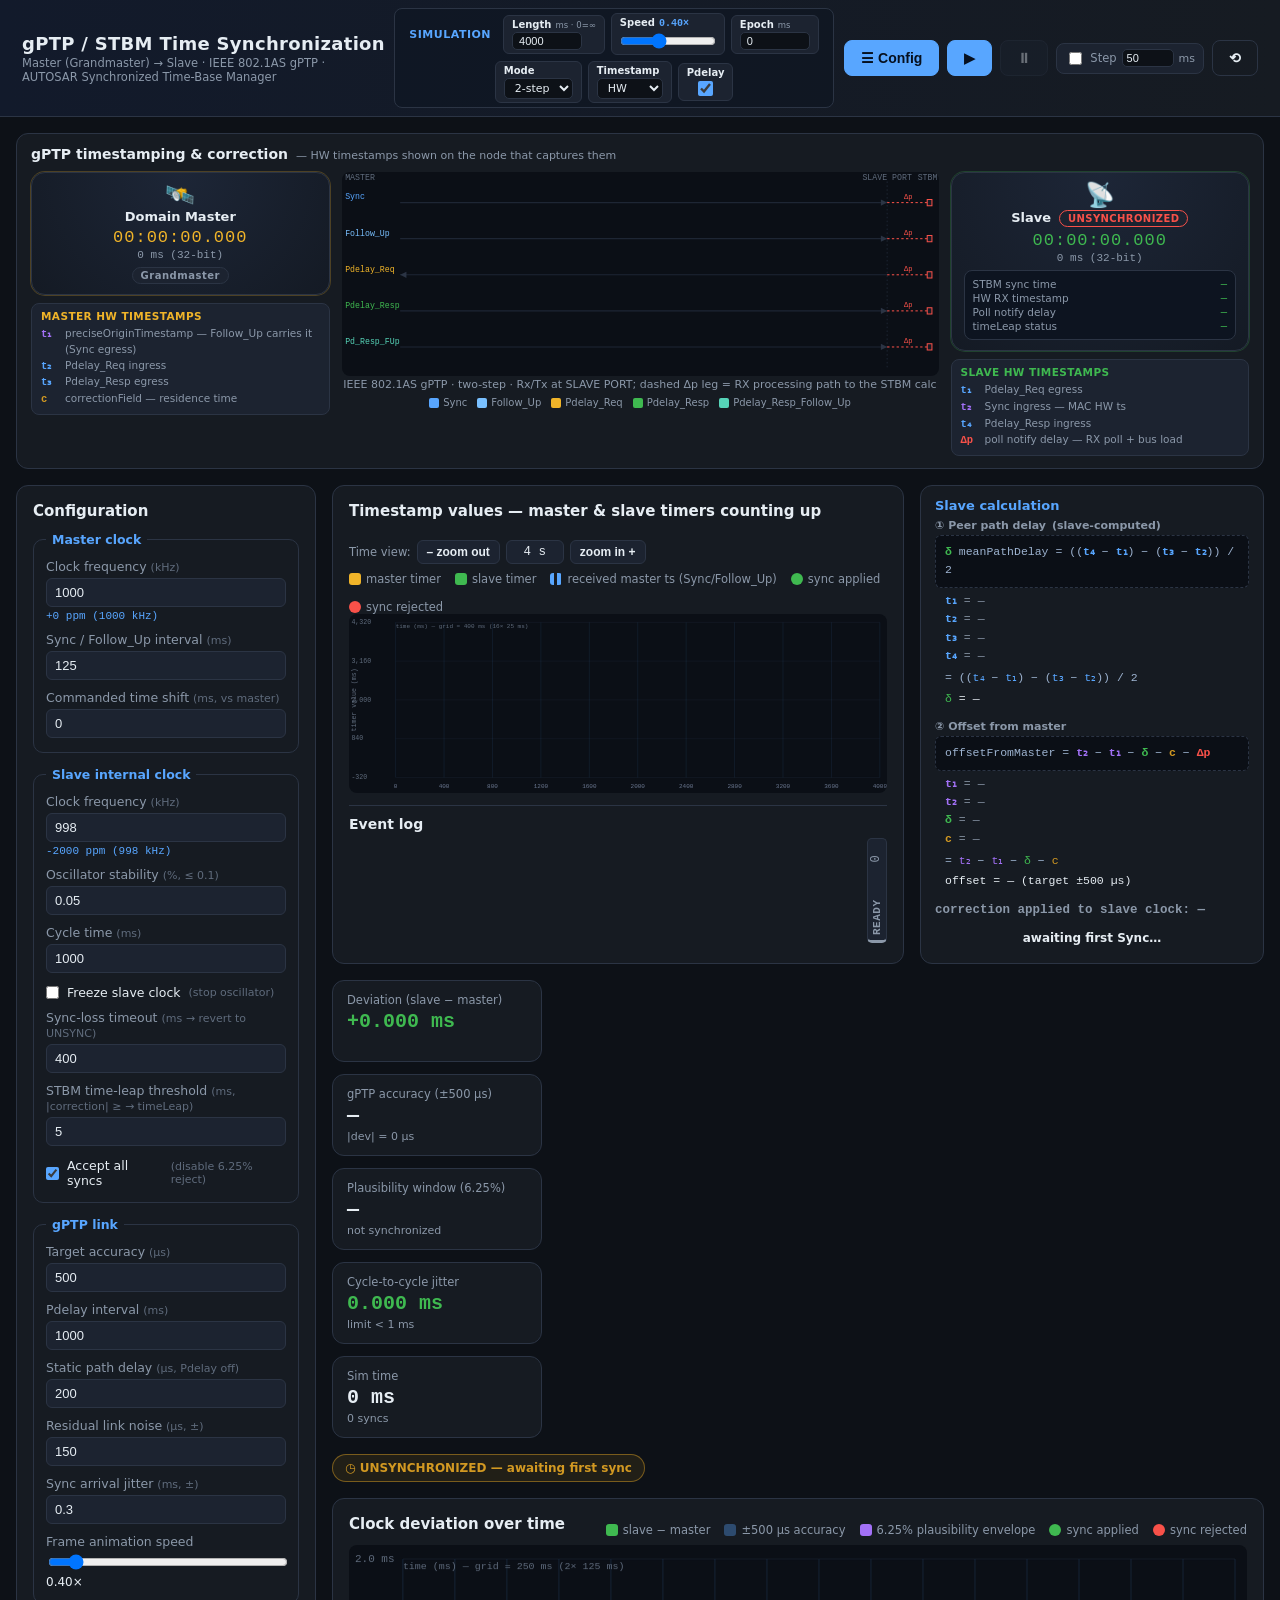
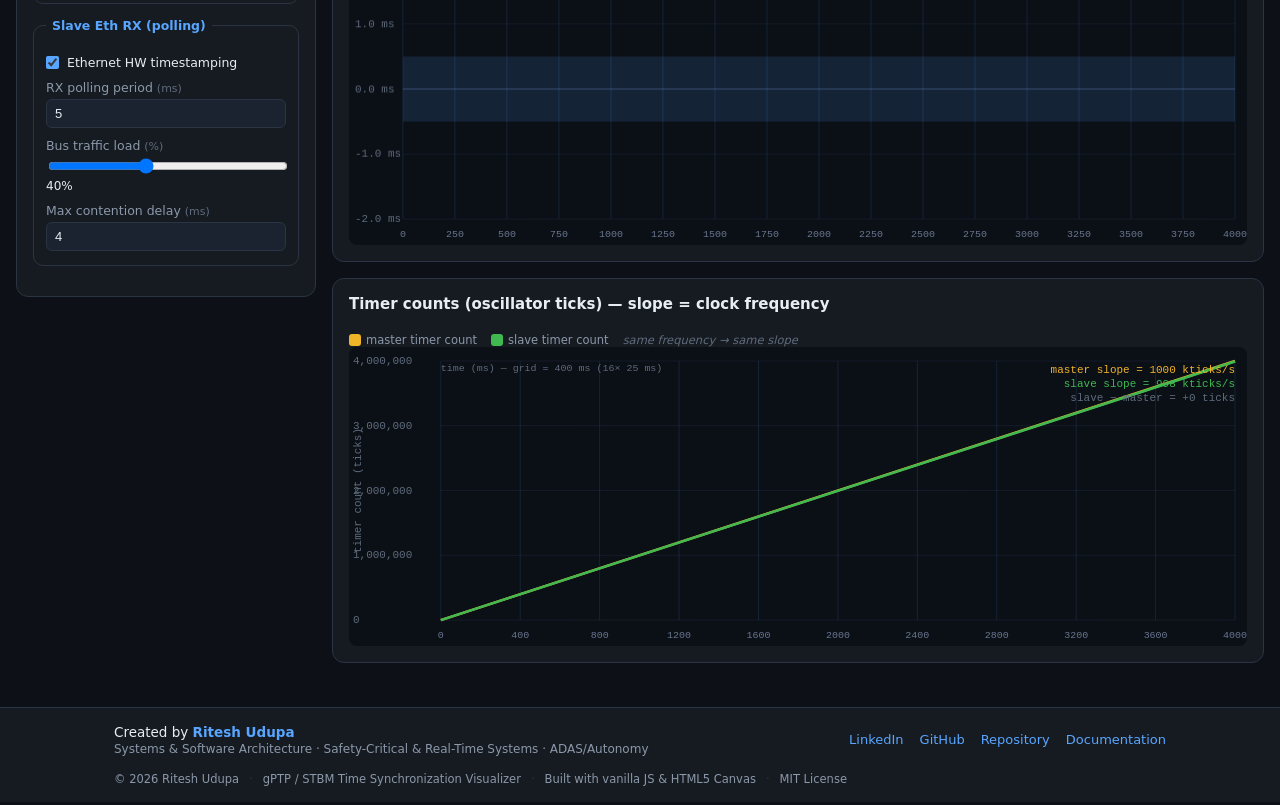
==== index.html @ bc09e1f2 "Initial commit: gPTP/STBM Ethernet time synchronization visualizer" ====
<!DOCTYPE html>
<html lang="en">
<head>
  <meta charset="UTF-8" />
  <meta name="viewport" content="width=device-width, initial-scale=1.0" />
  <title>gPTP / STBM Time Synchronization Visualizer</title>
  <link rel="stylesheet" href="styles.css" />
</head>
<body>
  <header class="app-header">
    <div class="title-block">
      <h1><a href="docs.html" class="title-link" title="Open the detailed explanation of how gPTP / STBM synchronization works">gPTP&nbsp;/&nbsp;STBM Time Synchronization</a></h1>
      <p class="subtitle">Master (Grandmaster) &rarr; Slave &middot; IEEE&nbsp;802.1AS gPTP &middot; AUTOSAR Synchronized Time-Base Manager</p>
    </div>
    <!-- ================= SIMULATION CONFIG (header center) ================= -->
    <div class="sim-inline">
      <span class="sim-title">Simulation</span>
      <label class="sim-field" title="Total simulation length (in ms). The run auto-stops when the simulation clock reaches this value. 0 = run indefinitely. The run always starts at 0.">
        <span class="sim-lbl">Length <span class="unit">ms · 0=∞</span></span>
        <input type="number" id="cfgStop" value="4000" step="1000" />
      </label>
      <label class="sim-field" title="Playback rate relative to real time. 1× = real time, lower values slow the simulation down. Affects only how fast time advances on screen, not the modeled physics or timestamps.">
        <span class="sim-lbl">Speed <output id="outSpeed">0.40×</output></span>
        <input type="range" id="cfgSpeed" min="0.01" max="1" step="0.01" value="0.4" />
      </label>
      <label class="sim-field" title="Base offset (ms) added to the 32-bit clock so timestamps start from a realistic large value instead of 0. Purely cosmetic for the absolute time display; does not change offsets or accuracy.">
        <span class="sim-lbl">Epoch <span class="unit">ms</span></span>
        <input type="number" id="cfgEpoch" value="0" step="1000" />
      </label>
      <label class="sim-field" title="gPTP timestamping mode. 2-step: the Sync frame is sent first, then a Follow_Up message carries the preciseOriginTimestamp (t₁) and correctionField. 1-step: the Sync frame itself carries t₁ and the correctionField — no Follow_Up is sent.">
        <span class="sim-lbl">Mode</span>
        <select id="cfgStepMode">
          <option value="2" selected>2-step</option>
          <option value="1">1-step</option>
        </select>
      </label>
      <label class="sim-field" title="RX timestamping method at the slave. HW: the Sync ingress time (t₂) is captured by the MAC in hardware, so the variable software poll/bus notify delay (Δp) does NOT corrupt the measured offset. SW: a software timestamp is taken at poll-service time, leaking Δp into t₂ as error + jitter.">
        <span class="sim-lbl">Timestamp</span>
        <select id="cfgTsMode">
          <option value="hw" selected>HW</option>
          <option value="sw">SW</option>
        </select>
      </label>
      <label class="sim-field sim-chk" title="Enable the peer-delay (Pdelay) handshake that measures link propagation delay (meanPathDelay δ). When enabled, the offset subtracts δ. When disabled, no Pdelay frames run, δ is assumed 0, and the link propagation delay remains uncompensated in the offset.">
        <span class="sim-lbl">Pdelay</span>
        <input type="checkbox" id="cfgPdelayEn" checked />
      </label>
    </div>
    <div class="sim-controls">
      <button id="btnToggleConfig" class="btn btn-ghost active" title="Show/hide configuration panel">☰ Config</button>
      <button id="btnStart" class="btn btn-primary">▶</button>
      <button id="btnPause" class="btn" disabled>⏸</button>
      <label class="sim-step" title="Step mode. When enabled, ▶ advances the simulation by one step (the size in the box) per click instead of running continuously.">
        <input type="checkbox" id="cfgStepEn" />
        <span>Step</span>
        <input type="number" id="cfgStep" value="50" min="1" step="10" />
        <span class="unit">ms</span>
      </label>
      <button id="btnReset" class="btn btn-ghost">⟲</button>
    </div>
  </header>

  <main class="layout">
    <!-- ================= SYNC PANEL: nodes + link + gPTP timestamps combined ================= -->
    <div class="top-band">
      <div class="panel sync-panel">
        <h2>gPTP timestamping &amp; correction <span class="hint">— HW timestamps shown on the node that captures them</span></h2>
        <div class="sync-grid">

          <!-- Master node -->
          <div class="sync-col sync-master">
            <div class="node node-master" id="nodeMaster">
              <div class="node-icon">🛰️</div>
              <div class="node-name">Domain Master</div>
              <div class="node-clock" id="masterHuman">--:--:--.---</div>
              <div class="node-raw" id="masterRaw">0 ms</div>
              <div class="node-tag">Grandmaster</div>
            </div>
            <div class="ts-key">
              <h5>Master HW timestamps</h5>
              <div class="ts-key-row"><span class="sym t-sy">t₁</span><span id="mkT1desc">preciseOriginTimestamp — Sync egress</span></div>
              <div class="ts-key-row pd-only"><span class="sym t-pd">t₂</span><span>Pdelay_Req ingress</span></div>
              <div class="ts-key-row pd-only"><span class="sym t-pd">t₃</span><span>Pdelay_Resp egress</span></div>
              <div class="ts-key-row"><span class="sym t-c">c</span><span>correctionField — residence time</span></div>
            </div>
          </div>

          <!-- Link diagram (timestamps annotated on arrows) + derived results -->
          <div class="sync-col sync-link">
            <div class="link">
              <canvas id="linkCanvas" width="760" height="260"></canvas>
              <div class="link-label" id="linkLabel">IEEE 802.1AS gPTP · two-step <span class="who">— t₁…t₄ shown at the arrow endpoint that captures them</span></div>
              <div class="frame-legend" id="frameLegend">
                <span data-lane="Sync"><i class="fr fr-sync"></i>Sync</span>
                <span data-lane="Follow_Up"><i class="fr fr-fup"></i>Follow_Up</span>
                <span data-lane="Pdelay_Req"><i class="fr fr-preq"></i>Pdelay_Req</span>
                <span data-lane="Pdelay_Resp"><i class="fr fr-presp"></i>Pdelay_Resp</span>
                <span data-lane="Pdelay_Resp_Follow_Up"><i class="fr fr-prfup"></i>Pdelay_Resp_Follow_Up</span>
              </div>
            </div>
          </div>

          <!-- Slave node -->
          <div class="sync-col sync-slave">
            <div class="node node-slave" id="nodeSlave">
              <div class="node-icon">📡</div>
              <div class="node-name node-name-row">Slave <span class="node-tag node-tag-inline state-unsync" id="slaveState">UNSYNCHRONIZED</span></div>
              <div class="node-clock" id="slaveHuman">--:--:--.---</div>
              <div class="node-raw" id="slaveRaw">0 ms</div>
              <div class="stbm-box">
                <div class="stbm-row"><span>STBM sync time</span><span id="stbmTime" class="mono">—</span></div>
                <div class="stbm-row"><span>HW RX timestamp</span><span id="stbmHwTs" class="mono">—</span></div>
                <div class="stbm-row"><span>Poll notify delay</span><span id="stbmNotify" class="mono">—</span></div>
                <div class="stbm-row"><span>timeLeap status</span><span id="stbmLeap" class="mono">—</span></div>
              </div>
            </div>
            <div class="ts-key">
              <h5>Slave HW timestamps</h5>
              <div class="ts-key-row pd-only"><span class="sym t-pd">t₁</span><span>Pdelay_Req egress</span></div>
              <div class="ts-key-row"><span class="sym t-sy">t₂</span><span>Sync ingress — MAC HW ts</span></div>
              <div class="ts-key-row pd-only"><span class="sym t-pd">t₄</span><span>Pdelay_Resp ingress</span></div>
              <div class="ts-key-row"><span class="sym t-dp">Δp</span><span>poll notify delay — RX poll + bus load</span></div>
            </div>
          </div>

        </div>
      </div>
    </div>

    <div class="main-row">
    <!-- ================= CONFIG SIDEBAR ================= -->
    <aside class="panel config-panel">
      <h2>Configuration</h2>
      <div class="config-grid">
      <fieldset>
        <legend>Master clock</legend>
        <label title="Master oscillator frequency. Nominal reference is 1000 kHz (1 MHz). The derived ppm shows its offset from nominal. This sets the SLOPE of the master timer-count line; the master is the grandmaster reference all others sync to.">Clock frequency <span class="unit">(kHz)</span>
          <input type="number" id="cfgMasterFreq" value="1000" step="0.1" min="1" />
          <output id="outMasterPpm" class="ppm-out">0 ppm</output>
        </label>
        <label title="How often the master sends Sync + Follow_Up frames. Shorter interval = more frequent corrections = tighter tracking of the slave, but more bus traffic. Also sets the default time-axis grid spacing.">Sync / Follow_Up interval <span class="unit">(ms)</span>
          <input type="number" id="cfgSyncInterval" value="125" step="5" min="5" />
        </label>
        <label title="Deliberate offset added to the master's transmitted time (preciseOriginTimestamp). Simulates a commanded time-base shift. A large shift produces a big correction at the slave and can trigger an STBM timeLeap.">Commanded time shift <span class="unit">(ms, vs master)</span>
          <input type="number" id="cfgTimeShift" value="0" step="1" />
        </label>
      </fieldset>

      <fieldset>
        <legend>Slave internal clock</legend>
        <label title="Slave oscillator frequency. Difference from the master (nominal 1000 kHz) is the root cause of drift: e.g. 998 kHz = -2000 ppm, so the slave loses ~2 ms every second between syncs. Sets the slope of the slave timer-count line.">Clock frequency <span class="unit">(kHz)</span>
          <input type="number" id="cfgSlaveFreq" value="998" step="0.1" min="1" />
          <output id="outSlavePpm" class="ppm-out">0 ppm</output>
        </label>
        <label title="Short-term random frequency wander of the slave oscillator, as a percentage. Models crystal instability. Requirement is ≤ 0.1%; above that an alert fires. Higher values add noise/jitter to the deviation between syncs.">Oscillator stability <span class="unit">(%, ≤ 0.1)</span>
          <input type="number" id="cfgStability" value="0.05" step="0.01" min="0" />
        </label>
        <label title="Period of the slave's measurement cycle (e.g. sensor frame). Cycle-to-cycle jitter is measured against this; jitter ≥ 1 ms raises an alert. Represents the application task cadence driven by the synchronized time base.">Cycle time <span class="unit">(ms)</span>
          <input type="number" id="cfgCycle" value="1000" step="100" min="10" />
        </label>
        <label class="chk" title="Stops the slave oscillator entirely (0 Hz). The local timer flat-lines while Sync frames still arrive, so every sync is rejected by the plausibility check until the sync-loss timeout forces re-adoption. Use to demonstrate holdover / sync loss.">
          <input type="checkbox" id="cfgFreeze" />
          Freeze slave clock <span class="unit">(stop oscillator)</span>
        </label>
        <label title="If no sync has been APPLIED for this long, the slave declares sync loss and reverts to UNSYNCHRONIZED, then unconditionally adopts the next Sync. 0 disables the timeout. Lower = recovers faster after rejected syncs.">Sync-loss timeout <span class="unit">(ms → revert to UNSYNC)</span>
          <input type="number" id="cfgSyncTimeout" value="400" step="50" min="0" />
        </label>
        <label title="STBM raises a timeLeap status flag when a single applied correction is at least this large (a discontinuous jump of the time base). 0 disables it. Lower threshold = timeLeap fires on smaller jumps. Rejected syncs never raise it.">STBM time-leap threshold <span class="unit">(ms, |correction| ≥ → timeLeap)</span>
          <input type="number" id="cfgTimeLeap" value="5" step="1" min="0" />
        </label>
        <label class="chk" title="When checked, every received sync is applied regardless of size. When unchecked, a sync is rejected (holdover) if the deviation exceeds 6.25% of the time since the last sync — the plausibility gate that guards against bad timestamps.">
          <input type="checkbox" id="cfgAcceptAll" checked />
          Accept all syncs <span class="unit">(disable 6.25% reject)</span>
        </label>
      </fieldset>

      <fieldset>
        <legend>gPTP link</legend>
        <label title="Required synchronization accuracy. If the |deviation| between slave and master exceeds this, an ACCURACY OUT OF SPEC alert fires and the tile turns red. Sets the ± band drawn on the deviation plot. Does not change the physics — it is the pass/fail limit.">Target accuracy <span class="unit">(µs)</span>
          <input type="number" id="cfgAccuracy" value="500" step="10" />
        </label>
        <label title="How often the peer-delay (Pdelay) handshake runs to measure link propagation delay. More frequent = fresher meanPathDelay used in the offset calculation. Rarely needs changing on a stable link.">Pdelay interval <span class="unit">(ms)</span>
          <input type="number" id="cfgPdelay" value="1000" step="100" min="50" />
        </label>
        <label title="Assumed static link propagation delay used when the Pdelay handshake is disabled. The link still has this real one-way delay in the Sync ingress timestamp, but with Pdelay off it is not measured or compensated, so it leaks into the recovered offset as a fixed error.">Static path delay <span class="unit">(µs, Pdelay off)</span>
          <input type="number" id="cfgStaticPath" value="200" step="10" min="0" />
        </label>
        <label title="Random ± timestamping error on each Sync (PHY/MAC granularity, cabling). Directly adds noise to the measured offset, widening the scatter on the deviation plot. Higher noise makes it harder to stay within target accuracy.">Residual link noise <span class="unit">(µs, ±)</span>
          <input type="number" id="cfgNoise" value="150" step="10" min="0" />
        </label>
        <label title="Random ± variation in Sync frame arrival time. Models delivery jitter of the gPTP messages. Affects the timing regularity of corrections but, with HW timestamping, not their measured value.">Sync arrival jitter <span class="unit">(ms, ±)</span>
          <input type="number" id="cfgSyncJitter" value="0.3" step="0.1" min="0" />
        </label>
        <label title="Visual-only: how fast the animated frames travel across the link diagram. Pure display cosmetic — has no effect on the simulated timestamps, offsets, or timing.">Frame animation speed
          <input type="range" id="cfgFrameSpeed" min="0.15" max="3" step="0.05" value="0.4" />
          <output id="outFrameSpeed">0.40×</output>
        </label>
      </fieldset>

      <fieldset>
        <legend>Slave Eth RX (polling)</legend>
        <label class="chk" title="When ON, the Sync ingress time (t2) is captured accurately by the MAC in hardware, so the variable software poll/bus delay does NOT corrupt the measured offset. When OFF, a software timestamp is taken at poll-service time, leaking the poll notify delay into t2 as error + jitter.">
          <input type="checkbox" id="cfgHwTs" checked />
          Ethernet HW timestamping
        </label>
        <label title="How often the driver polls the Ethernet RX for received frames. A frame can wait up to one poll period before being processed, adding a variable notify delay. Larger period = more latency/jitter (and, without HW timestamping, more offset error).">RX polling period <span class="unit">(ms)</span>
          <input type="number" id="cfgPollPeriod" value="5" step="1" min="0" />
        </label>
        <label title="Fraction of bus/CPU busy time causing contention when servicing a received Sync. Scales the extra random processing delay. Higher load = larger, more variable notify delay (matters most when HW timestamping is OFF).">Bus traffic load <span class="unit">(%)</span>
          <input type="range" id="cfgBusLoad" min="0" max="100" step="5" value="40" />
          <output id="outBusLoad">40%</output>
        </label>
        <label title="Upper bound of the contention delay added by bus traffic. Together with Bus traffic load it caps the worst-case poll notify delay. Raising it increases holdover/jitter risk when software timestamping is used.">Max contention delay <span class="unit">(ms)</span>
          <input type="number" id="cfgBusMax" value="4" step="0.5" min="0" />
        </label>
      </fieldset>
      </div>
    </aside>

    <!-- ================= WORKSPACE (stage + log) ================= -->
    <div class="workspace">
    <!-- ================= MAIN STAGE ================= -->
    <section class="stage">
      <!-- Timestamp chart (with embedded log) + status tiles (1x5, right) -->
      <div class="timer-row">
      <!-- Timestamp / counting-up timers (with embedded event log) -->
      <div class="panel graph-panel">
        <div class="graph-header">
          <h2>Timestamp values — master &amp; slave timers counting up</h2>
          <div class="zoom-bar">
            <span class="zoom-label">Time view:</span>
            <button id="btnZoomOut" class="btn btn-mini" title="Zoom out (show more time)">– zoom out</button>
            <output id="outZoom" class="zoom-out">4.0 s</output>
            <button id="btnZoomIn" class="btn btn-mini" title="Zoom in (show less time)">zoom in +</button>
          </div>
          <div class="legend">
            <span><i class="sw sw-master"></i>master timer</span>
            <span><i class="sw sw-slave"></i>slave timer</span>
            <span><i class="sw sw-rx"></i>received master ts (Sync/Follow_Up)</span>
            <span><i class="sw sw-ok"></i>sync applied</span>
            <span><i class="sw sw-rej"></i>sync rejected</span>
          </div>
        </div>
        <canvas id="timerCanvas" width="900" height="300"></canvas>
        <!-- Event log embedded below the chart -->
        <div class="log-embed">
          <div class="log-head"><h2>Event log</h2></div>
          <div class="log log-strip" id="log"></div>
        </div>
      </div>

      <!-- ================= SLAVE CALCULATION (beside the chart) ================= -->
      <div class="panel calc-panel-side">
        <div class="calc-block calc-slave">
          <h4>Slave calculation <span class="at" id="syAt"></span></h4>

          <div class="calc-sub" id="pdBlockHead">① Peer path delay <span class="who">(slave-computed)</span> <span class="at" id="pdAt"></span></div>
          <div class="calc-line" id="pdBlock">
            <div class="formula"><span class="t-mpd">δ</span> meanPathDelay = ((<span class="t-pd">t₄</span> − <span class="t-pd">t₁</span>) − (<span class="t-pd">t₃</span> − <span class="t-pd">t₂</span>)) / 2</div>
            <div class="calc-vals" id="pdVals">—</div>
            <div class="result" id="pdResult">—</div>
          </div>

          <div class="calc-sub">② Offset from master</div>
          <div class="calc-line">
            <div class="formula">offsetFromMaster = <span class="t-sy">t₂</span> − <span class="t-sy">t₁</span><span id="fDelta"> − <span class="t-mpd">δ</span></span> − <span class="t-c">c</span> − <span class="t-dp">Δp</span></div>
            <div class="calc-vals" id="syVals">—</div>
            <div class="result" id="syResult">—</div>
          </div>
          <div class="result sub" id="syCorrection">—</div>
          <div class="verdict" id="syVerdict">—</div>
        </div>
      </div>

      <!-- ================= STATUS TILES (right, 1x5) ================= -->
      <div class="tiles tiles-col">
        <div class="tile">
          <span class="tile-label">Deviation (slave − master)</span>
          <span class="tile-value" id="statDev">0.000 ms</span>
          <span class="tile-sub" id="statDevBar"></span>
        </div>
        <div class="tile">
          <span class="tile-label">gPTP accuracy (±500 µs)</span>
          <span class="tile-value" id="statAcc">—</span>
          <span class="tile-sub" id="statAccSub">within target</span>
        </div>
        <div class="tile">
          <span class="tile-label">Plausibility window (6.25%)</span>
          <span class="tile-value" id="statWindow">—</span>
          <span class="tile-sub" id="statWindowSub">since last sync</span>
        </div>
        <div class="tile">
          <span class="tile-label">Cycle-to-cycle jitter</span>
          <span class="tile-value" id="statJitter">0.000 ms</span>
          <span class="tile-sub">limit &lt; 1 ms</span>
        </div>
        <div class="tile">
          <span class="tile-label">Sim time</span>
          <span class="tile-value" id="statSimTime">0 ms</span>
          <span class="tile-sub" id="statSyncCount">0 syncs</span>
        </div>
      </div>
      </div>

      <!-- Alerts strip -->
      <div class="alerts" id="alerts"></div>

      <!-- Deviation graph -->
      <div class="panel graph-panel">
        <div class="graph-header">
          <h2>Clock deviation over time</h2>
          <div class="legend">
            <span><i class="sw sw-dev"></i>slave − master</span>
            <span><i class="sw sw-acc"></i>±500 µs accuracy</span>
            <span><i class="sw sw-env"></i>6.25% plausibility envelope</span>
            <span><i class="sw sw-ok"></i>sync applied</span>
            <span><i class="sw sw-rej"></i>sync rejected</span>
          </div>
        </div>
        <canvas id="graphCanvas" width="900" height="300"></canvas>
      </div>

      <!-- Timer counts graph -->
      <div class="panel graph-panel">
        <div class="graph-header">
          <h2>Timer counts (oscillator ticks) — slope = clock frequency</h2>
          <div class="legend">
            <span><i class="sw sw-master"></i>master timer count</span>
            <span><i class="sw sw-slave"></i>slave timer count</span>
            <span class="legend-note">same frequency → same slope</span>
          </div>
        </div>
        <canvas id="clockCanvas" width="900" height="300"></canvas>
      </div>
    </section>
    </div>
    </div>
  </main>

  <footer class="app-footer">
    <div class="footer-inner">
      <div class="footer-credit">
        <span class="footer-by">Created by <strong>Ritesh Udupa</strong></span>
        <span class="footer-role">Systems &amp; Software Architecture &middot; Safety-Critical &amp; Real-Time Systems &middot; ADAS/Autonomy</span>
      </div>
      <div class="footer-links">
        <a href="https://www.linkedin.com/in/ritesh-udupa-4b694619/" target="_blank" rel="noopener">LinkedIn</a>
        <a href="https://github.com/rudupa" target="_blank" rel="noopener">GitHub</a>
        <a href="https://github.com/rudupa/EthTimeSync" target="_blank" rel="noopener">Repository</a>
        <a href="docs.html">Documentation</a>
      </div>
    </div>
    <div class="footer-meta">
      <span>&copy; <span id="footerYear">2026</span> Ritesh Udupa</span>
      <span class="footer-dot">&middot;</span>
      <span>gPTP / STBM Time Synchronization Visualizer</span>
      <span class="footer-dot">&middot;</span>
      <span>Built with vanilla JS &amp; HTML5 Canvas</span>
      <span class="footer-dot">&middot;</span>
      <span>MIT License</span>
    </div>
  </footer>

  <script src="sim.js"></script>
  <script>document.getElementById('footerYear').textContent = new Date().getFullYear();</script>
</body>
</html>
---- styles.css ----
:root {
  --bg: #0d1117;
  --panel: #161b22;
  --panel-2: #1c2330;
  --border: #2b3444;
  --text: #e6edf3;
  --muted: #8b98a9;
  --accent: #58a6ff;
  --master: #f0b429;
  --slave: #3fb950;
  --danger: #f85149;
  --ok: #3fb950;
  --warn: #d29922;
  --env: #a371f7;
  font-family: "Segoe UI", system-ui, -apple-system, sans-serif;
}

* { box-sizing: border-box; }

body {
  margin: 0;
  background: var(--bg);
  color: var(--text);
  min-height: 100vh;
}

/* ---------- Header ---------- */
.app-header {
  display: flex;
  align-items: center;
  justify-content: space-between;
  padding: 8px 22px;
  background: linear-gradient(90deg, #121a2b, #161b22);
  border-bottom: 1px solid var(--border);
  flex-wrap: nowrap;
  gap: 10px;
}
.title-block { flex: 0 1 auto; min-width: 0; }
.title-block h1 { margin: 0; font-size: 18px; letter-spacing: .3px; white-space: nowrap; }
.title-link {
  color: var(--text);
  text-decoration: none;
  border-bottom: 1px dashed transparent;
  transition: color .15s, border-color .15s;
}
.title-link:hover { color: var(--accent); border-bottom-color: var(--accent); }
.subtitle { margin: 2px 0 0; color: var(--muted); font-size: 11.5px; }

.sim-controls { display: flex; gap: 8px; flex: 0 0 auto; align-items: center; }

/* Step-mode control: checkbox + step-size box, sits inline with the buttons */
.sim-step {
  display: inline-flex;
  align-items: center;
  gap: 5px;
  padding: 5px 8px;
  border: 1px solid var(--border);
  border-radius: 8px;
  background: var(--panel-2);
  font-size: 11.5px;
  color: var(--muted);
  white-space: nowrap;
}
.sim-step input[type="number"] {
  width: 52px;
  background: var(--bg);
  color: var(--text);
  border: 1px solid var(--border);
  border-radius: 5px;
  padding: 2px 4px;
  font-size: 11px;
}
.sim-step .unit { color: var(--muted); }

.btn {
  background: var(--panel-2);
  color: var(--text);
  border: 1px solid var(--border);
  padding: 9px 16px;
  border-radius: 8px;
  cursor: pointer;
  font-size: 14px;
  font-weight: 600;
  transition: .15s;
}
.btn:hover:not(:disabled) { border-color: var(--accent); background: #222c3d; }
.btn:disabled { opacity: .4; cursor: not-allowed; }
.btn-primary { background: var(--accent); color: #06101f; border-color: var(--accent); }
.btn-primary:hover:not(:disabled) { background: #79b8ff; }
.btn-ghost { background: transparent; }

/* ---------- Layout ---------- */
.layout {
  display: flex;
  flex-direction: column;
  gap: 16px;
  padding: 16px;
}
/* Config sidebar (left) + workspace (right). */
.main-row {
  display: grid;
  grid-template-columns: 300px 1fr;
  gap: 16px;
  align-items: start;
}
.main-row.config-hidden { grid-template-columns: 1fr; }
.main-row.config-hidden .config-panel { display: none; }
.config-panel { position: sticky; top: 16px; }
.config-grid { display: block; }
.config-grid fieldset { margin-bottom: 14px; }
/* Workspace: stage full width (log is a top horizontal strip). */
.workspace {
  display: grid;
  grid-template-columns: 1fr;
  gap: 16px;
  align-items: start;
  min-width: 0;            /* allow the grid track to shrink below content width */
}
.layout.log-hidden .log-embed { display: none; }
#btnToggleConfig.active { background: var(--accent); color: #06101f; border-color: var(--accent); }

.panel {
  background: var(--panel);
  border: 1px solid var(--border);
  border-radius: 12px;
  padding: 16px;
}
.panel h2 { margin: 0 0 12px; font-size: 15px; }

/* ---------- Config ---------- */
fieldset {
  border: 1px solid var(--border);
  border-radius: 10px;
  margin: 0 0 14px;
  padding: 10px 12px 14px;
}
legend { color: var(--accent); font-size: 12.5px; font-weight: 700; padding: 0 6px; }
.config-panel label {
  display: block;
  font-size: 12.5px;
  color: var(--muted);
  margin-top: 10px;
}
.config-panel label:first-of-type { margin-top: 2px; }
.unit { color: #5f6b7c; font-size: 11px; }
.config-panel input[type="number"],
.config-panel input[type="range"] {
  width: 100%;
  margin-top: 4px;
  background: var(--panel-2);
  color: var(--text);
  border: 1px solid var(--border);
  border-radius: 6px;
  padding: 6px 8px;
  font-size: 13px;
}
.config-panel input[type="range"] { padding: 0; }
output { font-size: 12px; color: var(--text); }
label.chk {
  display: flex !important;
  align-items: center;
  gap: 8px;
  cursor: pointer;
  color: var(--text) !important;
  margin-top: 12px !important;
}
label.chk input[type="checkbox"] { width: auto; margin: 0; accent-color: var(--accent); }
.ppm-out {
  display: block;
  margin-top: 3px;
  font-family: "Consolas", monospace;
  font-size: 11px;
  color: var(--accent);
}
.legend-note { color: #5f6b7c; font-style: italic; }

/* ---------- Top band: combined sync panel (full width) ---------- */
.top-band {
  display: flex;
  align-items: stretch;
  gap: 16px;
}
.top-band .sync-panel { flex: 1 1 auto; }

/* ---------- Timestamp chart row: chart + slave calc + status tiles column ---------- */
.timer-row {
  display: flex;
  align-items: stretch;
  flex-wrap: wrap;
  gap: 16px;
  min-width: 0;
}
.timer-row .graph-panel { flex: 3 1 440px; min-width: 0; }
.timer-row .calc-panel-side { flex: 1 1 300px; min-width: 0; overflow-y: auto; }

/* ---------- Simulation config (header, centered) ---------- */
.sim-inline {
  display: flex;
  align-items: center;
  flex-wrap: wrap;
  gap: 6px;
  margin: 0;
  padding: 4px 8px;
  border: 1px solid var(--border);
  border-radius: 8px;
  background: rgba(13, 20, 32, 0.5);
  flex: 1 1 auto;
  min-width: 0;
  justify-content: center;
}
.sim-title {
  font-size: 11px;
  font-weight: 700;
  text-transform: uppercase;
  letter-spacing: .5px;
  color: var(--accent);
  padding-right: 6px;
}
.sim-field {
  display: flex;
  flex-direction: column;
  gap: 2px;
  padding: 3px 8px;
  border-radius: 6px;
  background: var(--panel-2);
  border: 1px solid var(--border);
}
.sim-lbl {
  display: flex;
  align-items: baseline;
  gap: 4px;
  font-size: 10px;
  font-weight: 600;
  color: var(--text);
}
.sim-inline .unit { font-size: 8.5px; font-weight: 400; color: var(--muted); }
.sim-inline output { font-size: 10px; font-weight: 700; color: var(--accent); font-family: "Consolas", monospace; }
.sim-inline input[type="number"] {
  width: 70px;
  max-width: 100%;
  background: var(--bg);
  color: var(--text);
  border: 1px solid var(--border);
  border-radius: 5px;
  padding: 2px 6px;
  font-size: 11px;
}
.sim-inline input[type="range"] { width: 96px; max-width: 100%; vertical-align: middle; margin: 2px 0; }
.sim-inline select#cfgStepMode,
.sim-inline select#cfgTsMode {
  width: auto;
  min-width: 66px;
  max-width: 100%;
  background: var(--bg);
  color: var(--text);
  border: 1px solid var(--border);
  border-radius: 5px;
  padding: 2px 6px;
  font-size: 11px;
  font-family: inherit;
}
/* Checkbox chip (Pdelay enable) */
.sim-chk { justify-content: center; }
.sim-chk .sim-lbl { justify-content: center; }
.sim-inline input[type="checkbox"] {
  width: 15px;
  height: 15px;
  accent-color: var(--accent);
  cursor: pointer;
  align-self: center;
  margin: 1px 0;
}

/* ---------- Stage ---------- */
.stage { display: flex; flex-direction: column; gap: 16px; min-width: 0; }

/* Combined sync panel: master | link + results | slave */
.sync-panel { padding: 12px 14px; }
.sync-panel h2 { display: flex; align-items: baseline; gap: 8px; flex-wrap: wrap; margin: 0 0 10px; font-size: 14px; }
.sync-grid {
  display: grid;
  grid-template-columns: minmax(220px, 0.85fr) minmax(380px, 1.7fr) minmax(220px, 0.85fr);
  gap: 12px;
  align-items: start;
}
.sync-col { display: flex; flex-direction: column; gap: 8px; }
.sync-col .node { flex: 0 0 auto; }
.ts-group {
  background: var(--panel-2);
  border: 1px solid var(--border);
  border-radius: 8px;
  padding: 6px 9px;
}
.ts-group h4 { margin: 0 0 3px; font-size: 11px; color: var(--accent); }
.sync-master .ts-group h4 { color: var(--master); }
.sync-slave .ts-group h4 { color: var(--slave); }

/* compact timestamp key beneath the master / slave node cards */
.ts-key {
  background: var(--panel-2);
  border: 1px solid var(--border);
  border-radius: 8px;
  padding: 6px 9px;
}
.ts-key h5 { margin: 0 0 4px; font-size: 10.5px; text-transform: uppercase; letter-spacing: .04em; color: var(--muted); }
.sync-master .ts-key h5 { color: var(--master); }
.sync-slave .ts-key h5 { color: var(--slave); }
.ts-key-row { display: flex; gap: 6px; align-items: baseline; font-size: 10.5px; line-height: 1.5; }
.ts-key-row .sym { flex: 0 0 18px; font-family: Consolas, monospace; font-weight: 700; }
.ts-key-row span:last-child { color: var(--muted); }
.sync-link .calc { display: block; }
.calc-block {
  background: var(--panel-2);
  border: 1px solid var(--border);
  border-radius: 8px;
  padding: 6px 9px;
}
.calc-block h4 {
  margin: 0 0 4px;
  font-size: 12px;
  color: var(--accent);
  display: flex;
  justify-content: space-between;
  align-items: baseline;
}
.calc-block h4 .at { font-size: 10px; font-weight: 400; color: var(--muted); }
/* combined "Slave calculation" window */
.calc-sub {
  margin: 6px 0 3px;
  font-size: 11px;
  font-weight: 600;
  color: var(--muted);
  display: flex;
  gap: 6px;
  align-items: baseline;
}
.calc-sub:first-of-type { margin-top: 2px; }
.calc-sub .at { font-size: 10px; font-weight: 400; color: var(--muted); }
/* formula, value list, then simplified formula + result + comments.
   All three areas share one font size for a uniform, uncluttered look. */
.calc-line { margin-bottom: 12px; }
.calc-line .formula,
.calc-line .calc-vals,
.calc-line .result,
.calc-line .result * {
  font-family: "Consolas", monospace;
  font-size: 11.5px;
  line-height: 1.6;
  font-weight: 400;
}
.calc-line .formula { margin: 0 0 4px; }
/* Values listed one per line: t₁ = …, t₂ = … */
.calc-line .calc-vals {
  margin: 0 0 4px;
  padding-left: 10px;
  color: var(--muted);
  word-break: break-word;
}
.calc-line .calc-vals > div { white-space: nowrap; }
/* Result block: simplified formula → final result → comments */
.calc-line .result { margin: 0; padding-left: 10px; color: var(--text); }
.calc-line .result .calc-simplified { color: #9db3d0; }
.calc-line .result .calc-final { margin-top: 2px; }
.calc-line .result .calc-comment { margin-top: 2px; color: var(--muted); }
/* Grayed-out step when the peer-delay (Pdelay) mechanism is disabled */
.calc-disabled { opacity: 0.4; }
.calc-disabled .formula,
.calc-disabled .calc-vals,
.calc-disabled .result { filter: grayscale(1); }
.calc-row {
  display: flex;
  justify-content: space-between;
  gap: 8px;
  font-size: 11px;
  color: var(--muted);
  padding: 1px 0;
}
.calc-row .val { font-family: "Consolas", monospace; color: var(--text); }

/* Compact overrides inside the combined sync panel */
.node-row { display: flex; gap: 8px; align-items: stretch; }
.node-row .node { flex: 1 1 0; }
.node-row .ts-key { flex: 1 1 0; align-self: stretch; }
.sync-col .node { padding: 10px 12px; }
.sync-col .node-icon { font-size: 24px; line-height: 1; }
.sync-col .node-name { font-size: 13px; margin-top: 2px; }
.sync-col .node-clock { font-size: 17px; margin-top: 4px; }
.sync-col .node-raw { font-size: 11px; }
.sync-col .node-tag { margin-top: 6px; padding: 2px 8px; font-size: 10px; }
.sync-col .stbm-box { margin-top: 6px; padding: 6px 8px; }
.sync-col .stbm-row { font-size: 10.5px; }
.sync-panel table.ts { font-size: 11px; }
.sync-panel table.ts td { padding: 2px 3px; }
.sync-panel table.ts .who { font-size: 9.5px; }
.sync-panel .formula { margin-top: 6px; padding: 5px 7px; font-size: 11px; }
.sync-panel .result { margin-top: 5px; font-size: 11px; }
.sync-panel .result.sub { font-size: 10px; }
.sync-panel .verdict { margin-top: 5px; padding: 4px 8px; font-size: 11px; }

/* Network */
.network-panel {
  display: grid;
  grid-template-columns: 1fr auto 1fr;
  align-items: center;
  gap: 12px;
}
.node {
  text-align: center;
  border: 1px solid var(--border);
  border-radius: 14px;
  padding: 16px;
  background: radial-gradient(circle at 50% 0%, #1d2637, #141a24);
  transition: box-shadow .2s;
  position: relative;
}
.node-master { box-shadow: 0 0 0 1px rgba(240,180,41,.25); }
.node-slave  { box-shadow: 0 0 0 1px rgba(63,185,80,.25); }
.node.flash-master { box-shadow: 0 0 24px 2px rgba(240,180,41,.7); }
.node.flash-slave  { box-shadow: 0 0 24px 2px rgba(63,185,80,.7); }
.node.flash-reject { box-shadow: 0 0 24px 2px rgba(248,81,73,.75); }
.node-icon { font-size: 34px; }
.node-name { font-weight: 700; margin-top: 4px; }
.node-clock {
  font-family: "Consolas", monospace;
  font-size: 22px;
  margin-top: 8px;
  letter-spacing: 1px;
}
.node-master .node-clock { color: var(--master); }
.node-slave  .node-clock { color: var(--slave); }
.node-raw { font-family: "Consolas", monospace; font-size: 12px; color: var(--muted); margin-top: 2px; }
.stbm-box {
  margin-top: 10px;
  padding: 8px 10px;
  border: 1px solid var(--border);
  border-radius: 8px;
  background: #0d1420;
  text-align: left;
}
.stbm-row {
  display: flex;
  justify-content: space-between;
  gap: 8px;
  font-size: 11px;
  color: var(--muted);
  padding: 1px 0;
}
.stbm-row .mono { font-family: "Consolas", monospace; color: var(--slave); }
.stbm-row .mono.warn { color: var(--warn); }
.stbm-row .mono.bad { color: var(--danger); font-weight: 600; }
.node-tag {
  display: inline-block;
  margin-top: 10px;
  font-size: 11px;
  font-weight: 700;
  letter-spacing: .5px;
  padding: 3px 10px;
  border-radius: 999px;
  background: var(--panel-2);
  border: 1px solid var(--border);
  color: var(--muted);
}
#slaveState.state-unsync { color: var(--danger); border-color: var(--danger); }
#slaveState.state-sync   { color: var(--ok); border-color: var(--ok); }
#slaveState.state-holdover { color: var(--warn); border-color: var(--warn); }

/* state tag placed inline next to the "Slave" name */
.node-name-row { display: inline-flex; align-items: baseline; gap: 8px; }
.node-tag-inline { margin-top: 0 !important; padding: 2px 8px; font-size: 9.5px; letter-spacing: .4px; }

.link { position: relative; text-align: center; }
.link-label { color: var(--muted); font-size: 11px; margin-top: 2px; }
.frame-legend {
  display: flex;
  flex-wrap: wrap;
  justify-content: center;
  gap: 4px 10px;
  margin-top: 6px;
  font-size: 10px;
  color: var(--muted);
}
.frame-legend span { display: inline-flex; align-items: center; gap: 4px; }
.fr { width: 10px; height: 10px; border-radius: 2px; display: inline-block; }
.fr-sync   { background: #58a6ff; }
.fr-fup    { background: #79c0ff; }
.fr-preq   { background: #f0b429; }
.fr-presp  { background: #3fb950; }
.fr-prfup  { background: #56d4b8; }

/* Alerts strip */
.alerts { display: flex; flex-wrap: wrap; gap: 8px; }
.alerts:empty { display: none; }
.alert {
  display: inline-flex;
  align-items: center;
  gap: 6px;
  font-size: 12px;
  font-weight: 600;
  padding: 6px 12px;
  border-radius: 999px;
  border: 1px solid;
}
.alert.ok   { color: var(--ok);     border-color: rgba(63,185,80,.5);  background: rgba(63,185,80,.08); }
.alert.warn { color: var(--warn);   border-color: rgba(210,153,34,.5); background: rgba(210,153,34,.1); }
.alert.bad  { color: var(--danger); border-color: rgba(248,81,73,.5);  background: rgba(248,81,73,.12); }

/* gPTP computation panel */
.compute-panel h2 { display: flex; align-items: baseline; gap: 8px; }
.hint { font-size: 11px; font-weight: 400; color: var(--muted); }
.compute-grid { display: grid; grid-template-columns: 1fr 1fr; gap: 16px; }
.compute-col {
  background: var(--panel-2);
  border: 1px solid var(--border);
  border-radius: 10px;
  padding: 12px 14px;
}
.compute-col h3 {
  margin: 0 0 8px;
  font-size: 13px;
  color: var(--accent);
  display: flex;
  justify-content: space-between;
  align-items: baseline;
}
.compute-col h3 .at { font-size: 11px; font-weight: 400; color: var(--muted); }
table.ts { width: 100%; border-collapse: collapse; font-size: 12px; }
table.ts td { padding: 3px 4px; border-bottom: 1px solid rgba(43,52,68,.5); }
table.ts .sym {
  font-family: "Consolas", monospace;
  color: var(--master);
  font-weight: 700;
  width: 22px;
}
/* Color-coded timestamp symbols to disambiguate reused t₁/t₂ across message types.
   Same classes are applied to the symbols inside the formulas. */
table.ts .sym.t-pd, .t-pd  { color: #58a6ff; font-weight: 700; }   /* Pdelay handshake t₁–t₄ */
table.ts .sym.t-sy, .t-sy  { color: #a371f7; font-weight: 700; }   /* Sync t₁ / t₂ */
table.ts .sym.t-mpd, .t-mpd { color: #3fb950; font-weight: 700; }  /* δ meanPathDelay */
table.ts .sym.t-c, .t-c   { color: #d29922; font-weight: 700; }    /* correctionField c */
table.ts .sym.t-dp, .t-dp  { color: #f85149; font-weight: 700; }   /* poll notify delay Δp */
table.ts .desc { color: var(--muted); }
table.ts .who { color: #5f6b7c; font-size: 10.5px; }
table.ts .val {
  text-align: right;
  font-family: "Consolas", monospace;
  color: var(--text);
  white-space: nowrap;
}
.formula {
  margin-top: 10px;
  font-family: "Consolas", monospace;
  font-size: 12px;
  color: #9db3d0;
  background: #0b0f16;
  border: 1px dashed var(--border);
  border-radius: 6px;
  padding: 7px 9px;
}
.result {
  margin-top: 8px;
  font-family: "Consolas", monospace;
  font-size: 14px;
  font-weight: 700;
  color: var(--text);
}
.result.sub { font-size: 12.5px; font-weight: 600; color: var(--muted); }
.result .ok { color: var(--ok); }
.result .warn { color: var(--warn); }
.result .bad { color: var(--danger); }
.verdict {
  margin-top: 8px;
  font-size: 12px;
  font-weight: 700;
  padding: 6px 10px;
  border-radius: 6px;
  text-align: center;
}
.verdict.apply { color: var(--ok); background: rgba(63,185,80,.12); border: 1px solid rgba(63,185,80,.4); }
.verdict.init  { color: var(--accent); background: rgba(88,166,255,.12); border: 1px solid rgba(88,166,255,.4); }
.verdict.reject{ color: var(--danger); background: rgba(248,81,73,.14); border: 1px solid rgba(248,81,73,.5); }

@media (max-width: 720px) {
  .compute-grid { grid-template-columns: 1fr; }
  .sync-grid { grid-template-columns: 1fr; }
}

/* Tiles */
.tiles {
  display: grid;
  grid-template-columns: repeat(auto-fit, minmax(170px, 1fr));
  gap: 12px;
}
/* Single column × 5 rows next to the timestamp chart */
.tiles-col {
  flex: 0 0 210px;
  align-self: stretch;
  grid-template-columns: 1fr;
  grid-auto-rows: 1fr;
}
.tile {
  background: var(--panel);
  border: 1px solid var(--border);
  border-radius: 12px;
  padding: 12px 14px;
  display: flex;
  flex-direction: column;
  gap: 3px;
}
.tile-label { font-size: 11.5px; color: var(--muted); }
.tile-value { font-size: 20px; font-weight: 700; font-family: "Consolas", monospace; }
.tile-sub { font-size: 11px; color: var(--muted); }
.tile-value.ok { color: var(--ok); }
.tile-value.bad { color: var(--danger); }
.tile-value.warn { color: var(--warn); }

/* Slave calculation panel, docked beside the timestamp chart */
.calc-panel-side { padding: 12px 14px; }
.calc-panel-side .calc-block { border: none; background: transparent; padding: 0; }
.calc-panel-side .calc-block h4 { font-size: 13px; margin-bottom: 6px; }

/* Graph */
.graph-header { display: flex; justify-content: space-between; align-items: center; flex-wrap: wrap; gap: 8px; }
.zoom-bar { display: flex; align-items: center; gap: 6px; }
.zoom-label { font-size: 11.5px; color: var(--muted); }
.btn-mini {
  padding: 4px 9px;
  font-size: 12px;
  border-radius: 6px;
}
.zoom-out {
  font-family: "Consolas", monospace;
  font-size: 12.5px;
  color: var(--text);
  min-width: 58px;
  text-align: center;
  background: var(--panel-2);
  border: 1px solid var(--border);
  border-radius: 6px;
  padding: 4px 6px;
}
.legend { display: flex; gap: 14px; flex-wrap: wrap; font-size: 11.5px; color: var(--muted); }
.legend span { display: inline-flex; align-items: center; gap: 5px; }
.sw { width: 12px; height: 12px; border-radius: 3px; display: inline-block; }
.sw-dev { background: var(--slave); }
.sw-acc { background: rgba(88,166,255,.35); }
.sw-env { background: var(--env); }
.sw-ok  { background: var(--ok); border-radius: 50%; }
.sw-rej { background: var(--danger); border-radius: 50%; }
.sw-master { background: var(--master); }
.sw-slave  { background: var(--slave); }
.sw-rx { background: repeating-linear-gradient(90deg, #58a6ff 0 4px, transparent 4px 7px); }
#graphCanvas { width: 100%; height: auto; display: block; border-radius: 8px; background: #0b0f16; }
#clockCanvas { width: 100%; height: auto; display: block; border-radius: 8px; background: #0b0f16; }
#timerCanvas { width: 100%; height: auto; display: block; border-radius: 8px; background: #0b0f16; }
#linkCanvas { width: 100%; height: auto; display: block; border-radius: 8px; background: #0b0f16; }

/* Log */
.log-panel { padding: 5px 10px; }
.log-panel .log-head { display: flex; align-items: center; margin-bottom: 4px; }
.log-panel .log-head h2 { margin: 0; }

/* Event log embedded inside the timestamp chart panel */
.log-embed {
  margin-top: 12px;
  padding-top: 10px;
  border-top: 1px solid var(--border);
  min-width: 0;
}
.log-embed .log-head { display: flex; align-items: center; margin-bottom: 6px; }
.log-embed .log-head h2 { margin: 0; font-size: 14px; }

/* Horizontal, compact, color-coded log strip. Newest entry on the left. */
.log-strip {
  display: flex;
  flex-direction: row-reverse;
  justify-content: flex-start;
  flex-wrap: nowrap;
  gap: 6px;
  max-width: 100%;
  min-width: 0;
  overflow-x: auto;
  overflow-y: hidden;
  padding-bottom: 4px;
  align-items: stretch;
}
.log-strip .log-line {
  flex: 0 0 auto;
  width: 20px;
  height: 105px;
  display: flex;
  flex-direction: column;
  align-items: center;
  gap: 4px;
  font-family: "Consolas", monospace;
  font-size: 11px;
  line-height: 1.1;
  padding: 5px 5px;
  border: 1px solid var(--border);
  border-bottom-width: 3px;
  border-radius: 5px;
  background: var(--panel-2);
  overflow: hidden;
}
.log-strip .log-line.lvl-ok { border-bottom-color: var(--ok); }
.log-strip .log-line.lvl-rej { border-bottom-color: var(--danger); }
.log-strip .log-line.lvl-warn { border-bottom-color: var(--warn); }
.log-strip .log-line.lvl-info { border-bottom-color: var(--muted); }
/* Timestamp sits above the event tag, at a 45° angle */
.log-strip .log-time {
  flex: 0 0 auto;
  height: 10px;
  display: flex;
  align-items: center;
  justify-content: center;
  font-size: 12px;
  color: var(--muted);
  writing-mode: horizontal-tb;
  transform: rotate(-90deg);
  transform-origin: center;
  white-space: nowrap;
  padding: 0px 20px 0 0;
}
/* Short tag runs vertically, reading bottom-to-top */
.log-strip .log-tag {
  flex: 1 1 auto;
  writing-mode: vertical-rl;
  transform: rotate(180deg);
  white-space: nowrap;
  overflow: hidden;
  text-overflow: ellipsis;
  font-weight: 700;
  letter-spacing: .5px;
}
.log-time { color: var(--accent); }
.log-ok { color: var(--ok); }
.log-rej { color: var(--danger); }
.log-info { color: var(--muted); }
.log-warn { color: var(--warn); }
.log-panel { position: static; }

@media (max-width: 900px) {
  .main-row { grid-template-columns: 1fr; }
  .config-panel { position: static; }
}

/* ---------------- Footer / creator credit ---------------- */
.app-footer {
  margin-top: 28px;
  border-top: 1px solid var(--border);
  background: var(--panel);
}
.footer-inner {
  max-width: 1100px;
  margin: 0 auto;
  padding: 16px 24px;
  display: flex;
  flex-wrap: wrap;
  align-items: center;
  justify-content: space-between;
  gap: 12px;
}
.footer-credit { display: flex; flex-direction: column; gap: 2px; }
.footer-by { font-size: 13.5px; color: var(--text); }
.footer-by strong { color: var(--accent); }
.footer-role { font-size: 12px; color: var(--muted); }
.footer-links { display: flex; gap: 16px; flex-wrap: wrap; }
.footer-links a {
  color: var(--accent);
  text-decoration: none;
  font-size: 13px;
  border-bottom: 1px solid transparent;
  transition: border-color .15s;
}
.footer-links a:hover { border-bottom-color: var(--accent); }
@media (max-width: 720px) {
  .footer-inner { flex-direction: column; align-items: flex-start; }
}
.footer-meta {
  max-width: 1100px;
  margin: 0 auto;
  padding: 0 24px 16px;
  display: flex;
  flex-wrap: wrap;
  gap: 6px 10px;
  align-items: center;
  font-size: 11.5px;
  color: var(--muted);
}
.footer-meta .footer-dot { color: var(--border); }
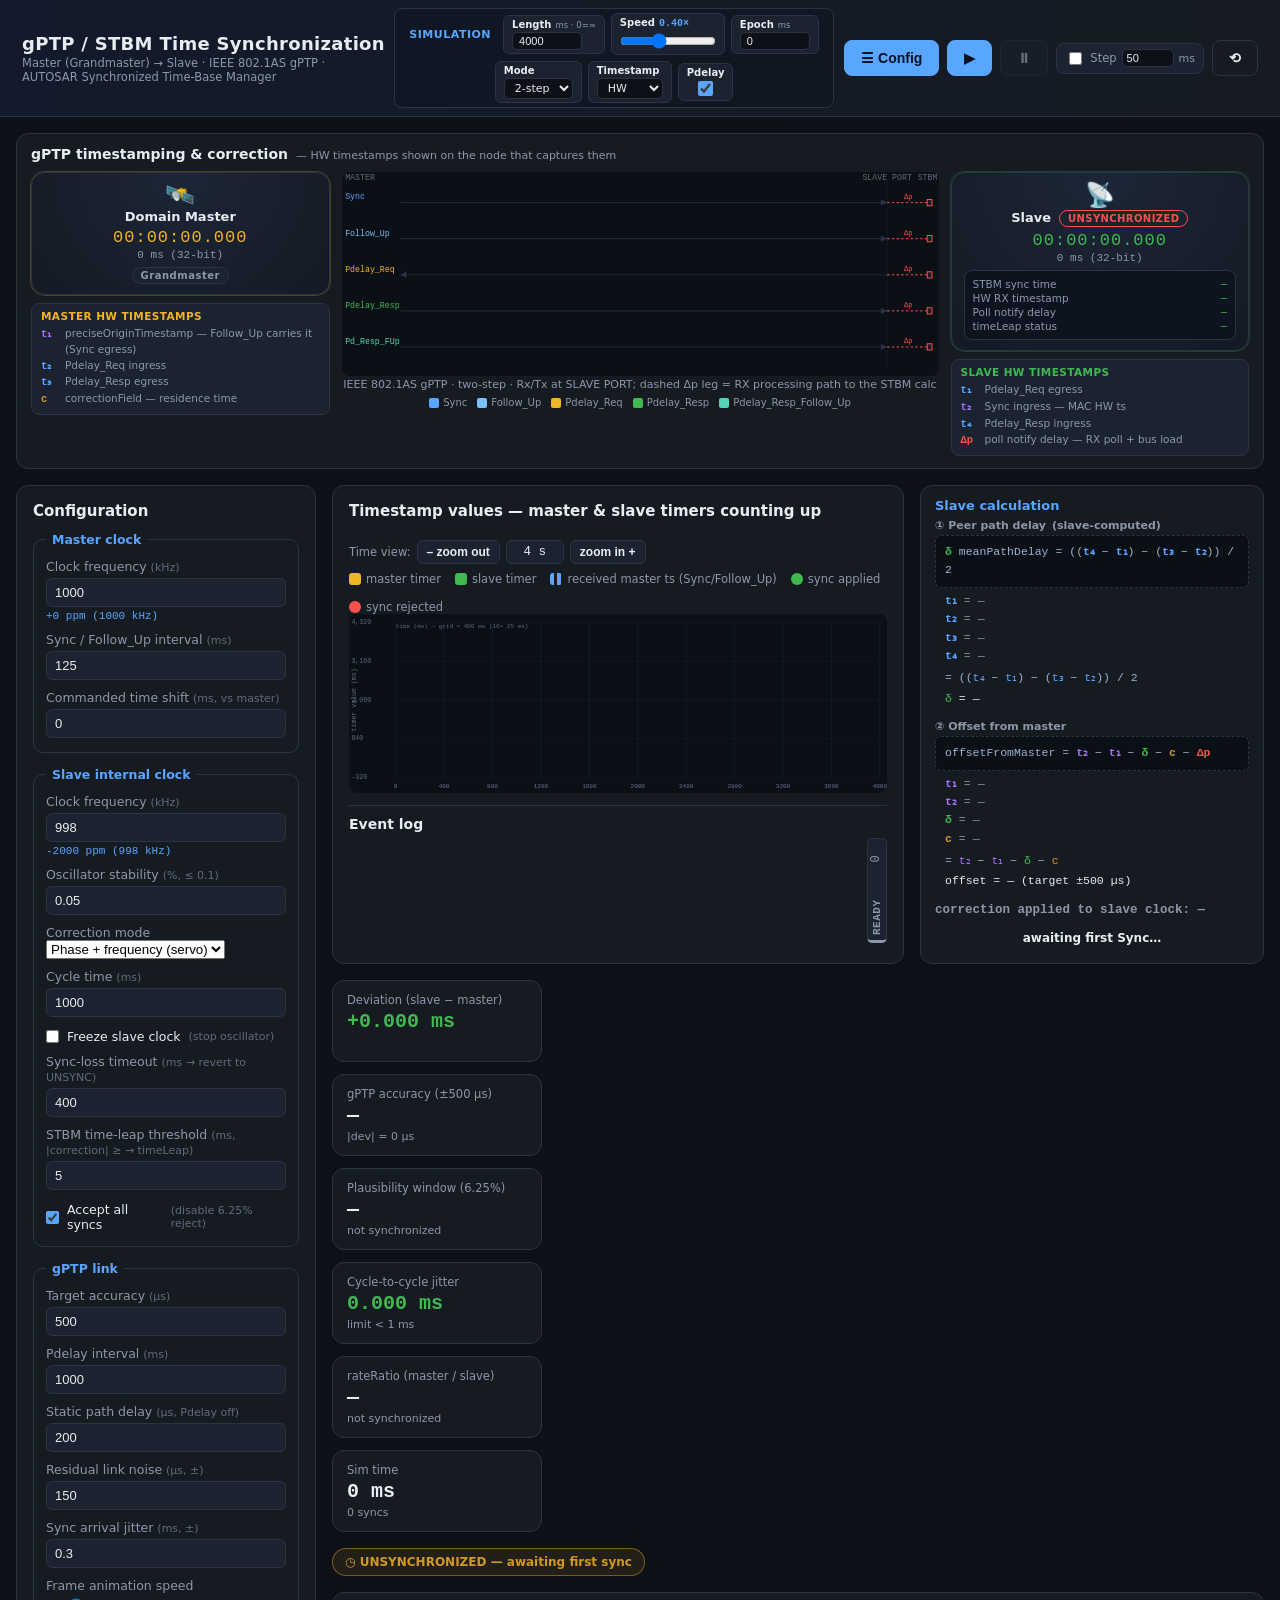
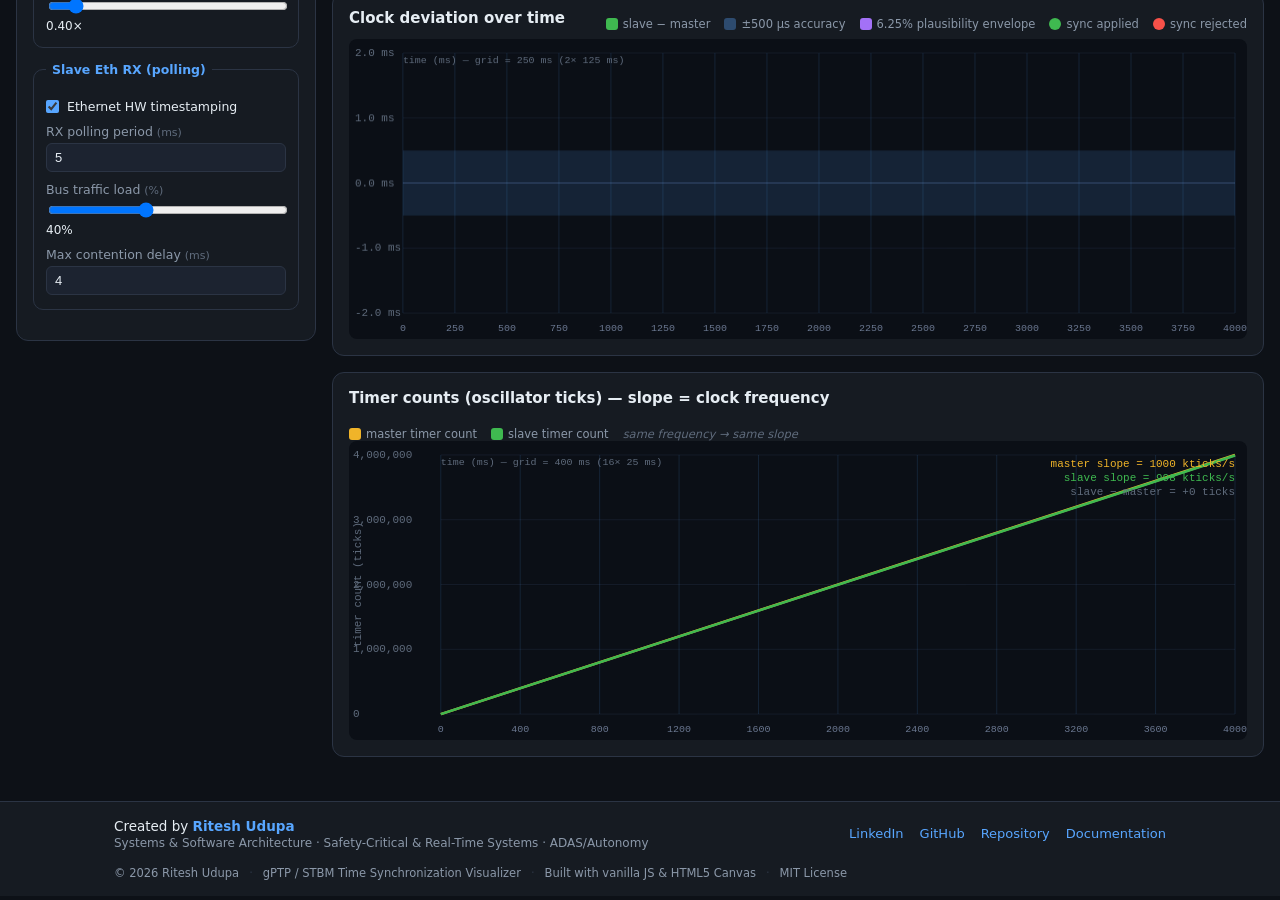
==== commit 6c6dffd7: "Add frequency servo (syntonization) + rateRatio, docs, and mobile header fix - PI clock servo discip" ====
--- a/index.html
+++ b/index.html
@@ -154,6 +154,12 @@
         </label>
         <label title="Short-term random frequency wander of the slave oscillator, as a percentage. Models crystal instability. Requirement is ≤ 0.1%; above that an alert fires. Higher values add noise/jitter to the deviation between syncs.">Oscillator stability <span class="unit">(%, ≤ 0.1)</span>
           <input type="number" id="cfgStability" value="0.05" step="0.01" min="0" />
+        </label>
+        <label title="How the slave applies each sync. Phase only: the classic hard step — the slave clock is snapped to the master every sync, so it drifts back (sawtooth) between syncs. Phase + frequency (servo): a PI clock servo also disciplines the oscillator RATE (syntonization) so the error converges and stays flat between syncs, like a real gPTP/STBM stack.">Correction mode
+          <select id="cfgCorrMode">
+            <option value="both" selected>Phase + frequency (servo)</option>
+            <option value="phase">Phase only (step)</option>
+          </select>
         </label>
         <label title="Period of the slave's measurement cycle (e.g. sensor frame). Cycle-to-cycle jitter is measured against this; jitter ≥ 1 ms raises an alert. Represents the application task cadence driven by the synchronized time base.">Cycle time <span class="unit">(ms)</span>
           <input type="number" id="cfgCycle" value="1000" step="100" min="10" />
@@ -295,6 +301,11 @@
           <span class="tile-sub">limit &lt; 1 ms</span>
         </div>
         <div class="tile">
+          <span class="tile-label">rateRatio (master / slave)</span>
+          <span class="tile-value" id="statRateRatio">—</span>
+          <span class="tile-sub" id="statRateRatioSub">frequency servo</span>
+        </div>
+        <div class="tile">
           <span class="tile-label">Sim time</span>
           <span class="tile-value" id="statSimTime">0 ms</span>
           <span class="tile-sub" id="statSyncCount">0 syncs</span>
--- a/styles.css
+++ b/styles.css
@@ -743,6 +743,34 @@
   .config-panel { position: static; }
 }
 
+/* Header: on narrow screens let the three sections stack instead of being
+   crammed into one non-wrapping row (which pushed the title off-alignment). */
+@media (max-width: 820px) {
+  .app-header {
+    flex-wrap: wrap;
+    justify-content: center;
+    text-align: center;
+    padding: 10px 14px;
+    gap: 8px;
+  }
+  .title-block {
+    flex: 1 1 100%;
+    text-align: center;
+  }
+  .title-block h1 { white-space: normal; font-size: 16px; }
+  .subtitle { font-size: 11px; }
+  .sim-inline {
+    flex: 1 1 100%;
+    order: 3;
+  }
+  .sim-controls {
+    flex: 1 1 100%;
+    order: 2;
+    justify-content: center;
+    flex-wrap: wrap;
+  }
+}
+
 /* ---------------- Footer / creator credit ---------------- */
 .app-footer {
   margin-top: 28px;
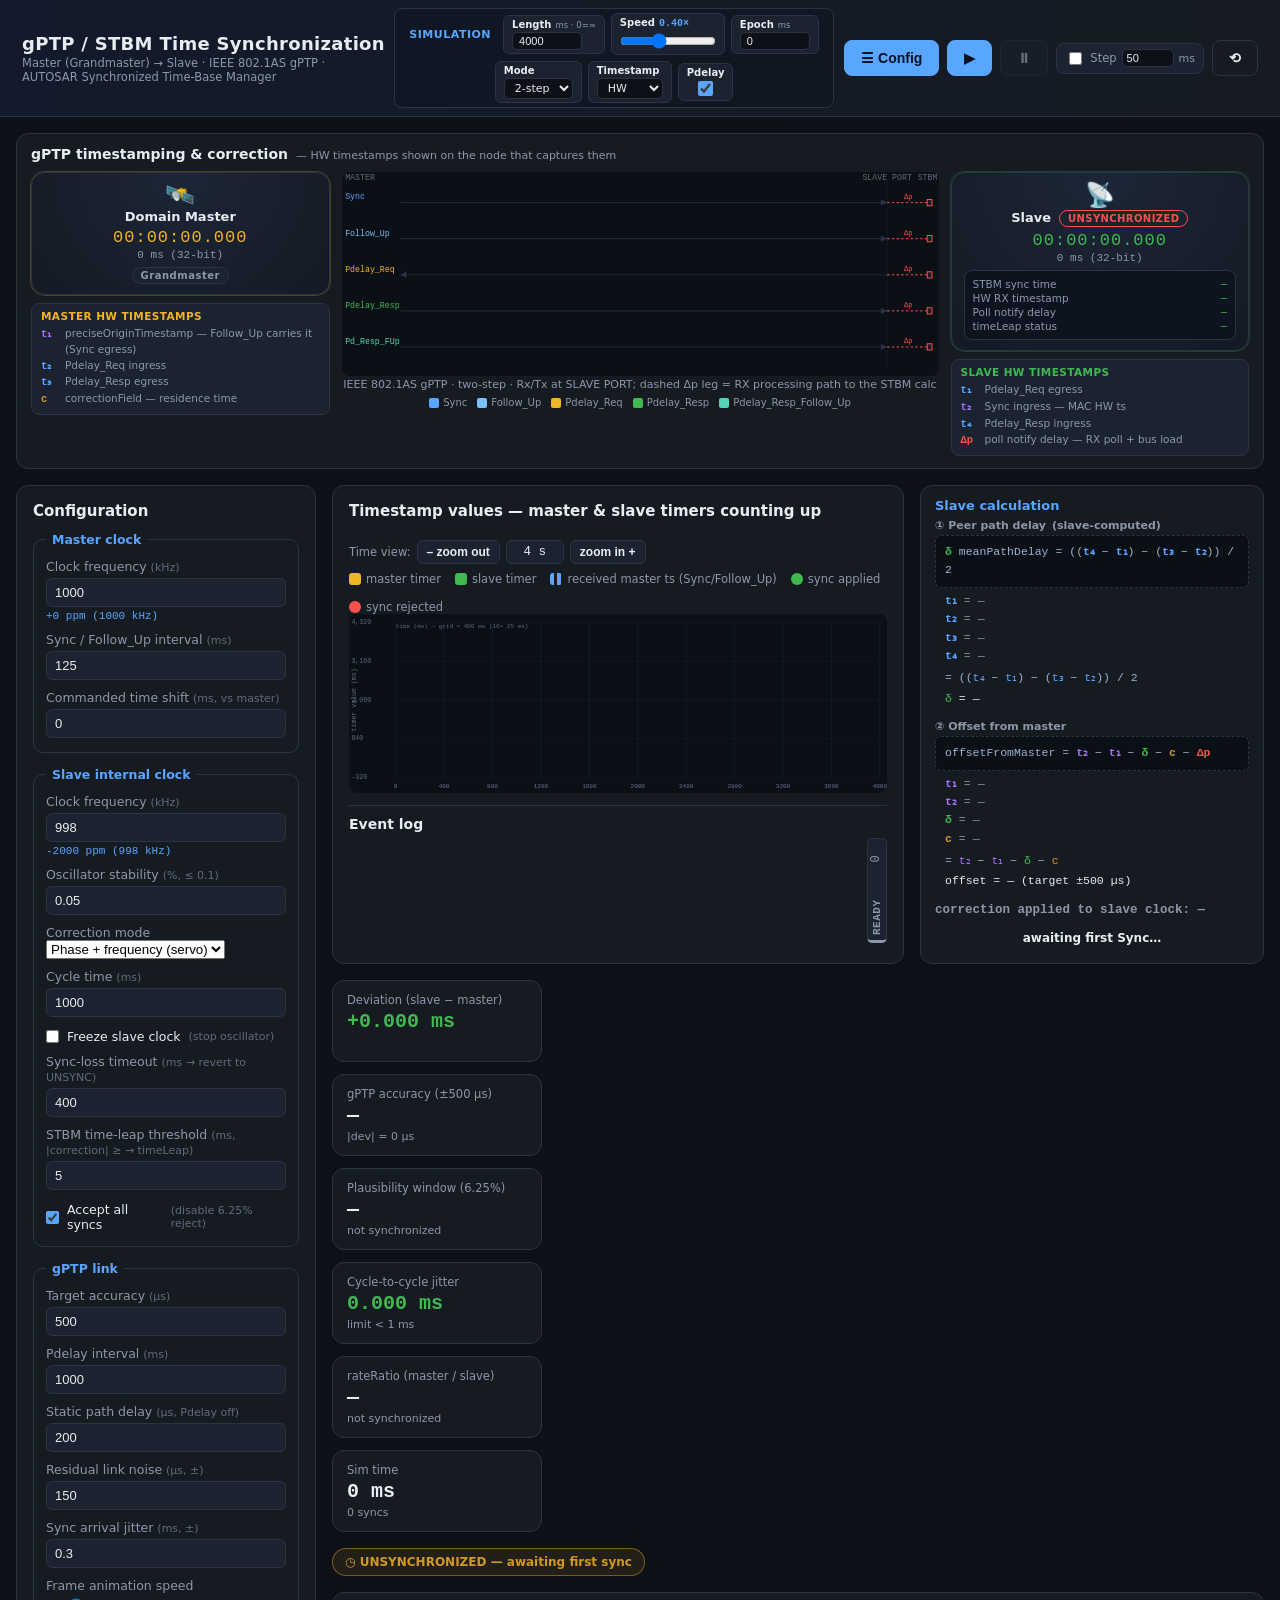
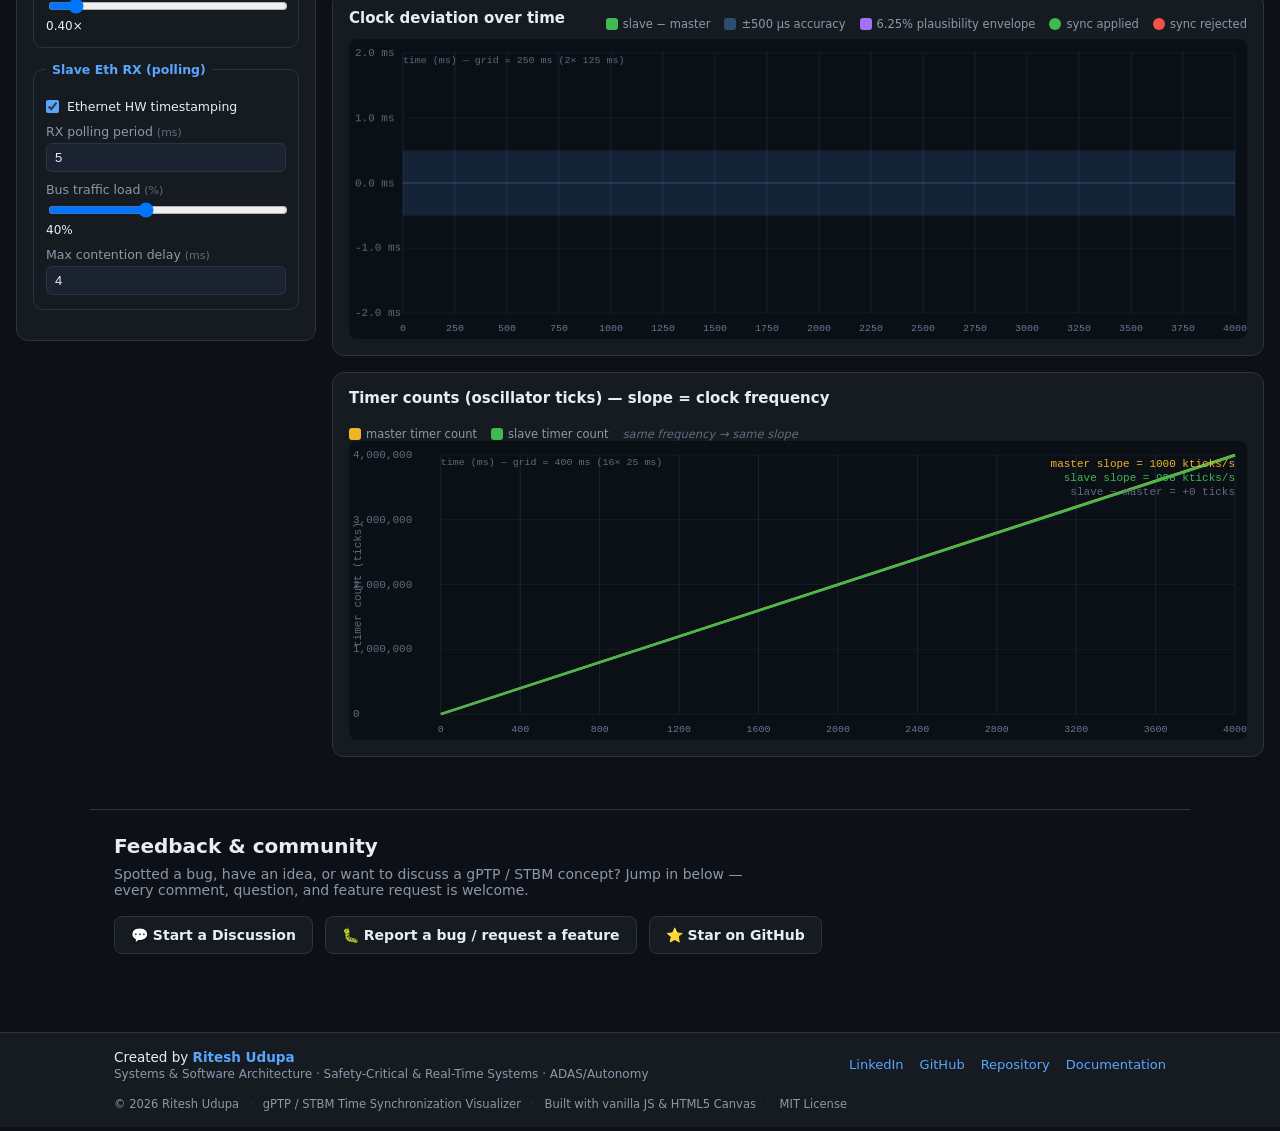
==== commit c28d9173: "Add Feedback & community section with Giscus comments, Discussions and Issues links" ====
--- a/index.html
+++ b/index.html
@@ -4,6 +4,14 @@
   <meta charset="UTF-8" />
   <meta name="viewport" content="width=device-width, initial-scale=1.0" />
   <title>gPTP / STBM Time Synchronization Visualizer</title>
+  <!-- Google Analytics (GA4) -->
+  <script async src="https://www.googletagmanager.com/gtag/js?id=G-XHBCMHM54F"></script>
+  <script>
+    window.dataLayer = window.dataLayer || [];
+    function gtag(){dataLayer.push(arguments);}
+    gtag('js', new Date());
+    gtag('config', 'G-XHBCMHM54F');
+  </script>
   <link rel="stylesheet" href="styles.css" />
 </head>
 <body>
@@ -348,6 +356,39 @@
     </div>
   </main>
 
+  <!-- ================= FEEDBACK & COMMUNITY ================= -->
+  <section class="feedback" id="feedback">
+    <h2 class="feedback-title">Feedback &amp; community</h2>
+    <p class="feedback-intro">
+      Spotted a bug, have an idea, or want to discuss a gPTP / STBM concept? Jump in below &mdash;
+      every comment, question, and feature request is welcome.
+    </p>
+    <div class="feedback-actions">
+      <a class="fb-btn fb-discuss" href="https://github.com/rudupa/EthTimeSync_Sim/discussions" target="_blank" rel="noopener">💬 Start a Discussion</a>
+      <a class="fb-btn fb-issue" href="https://github.com/rudupa/EthTimeSync_Sim/issues/new/choose" target="_blank" rel="noopener">🐛 Report a bug / request a feature</a>
+      <a class="fb-btn fb-star" href="https://github.com/rudupa/EthTimeSync_Sim" target="_blank" rel="noopener">⭐ Star on GitHub</a>
+    </div>
+
+    <!-- Giscus embedded comments (backed by GitHub Discussions).
+         Configure at https://giscus.app then replace the two *_ID placeholders below. -->
+    <div class="giscus"></div>
+    <script src="https://giscus.app/client.js"
+            data-repo="rudupa/EthTimeSync_Sim"
+            data-repo-id="R_kgDOTjfsgg"
+            data-category="General"
+            data-category-id="DIC_kwDOTjfsgs4DB_8A"
+            data-mapping="pathname"
+            data-strict="0"
+            data-reactions-enabled="1"
+            data-emit-metadata="0"
+            data-input-position="top"
+            data-theme="dark_dimmed"
+            data-lang="en"
+            crossorigin="anonymous"
+            async>
+    </script>
+  </section>
+
   <footer class="app-footer">
     <div class="footer-inner">
       <div class="footer-credit">
@@ -357,7 +398,7 @@
       <div class="footer-links">
         <a href="https://www.linkedin.com/in/ritesh-udupa-4b694619/" target="_blank" rel="noopener">LinkedIn</a>
         <a href="https://github.com/rudupa" target="_blank" rel="noopener">GitHub</a>
-        <a href="https://github.com/rudupa/EthTimeSync" target="_blank" rel="noopener">Repository</a>
+        <a href="https://github.com/rudupa/EthTimeSync_Sim" target="_blank" rel="noopener">Repository</a>
         <a href="docs.html">Documentation</a>
       </div>
     </div>
--- a/styles.css
+++ b/styles.css
@@ -815,3 +815,34 @@
   color: var(--muted);
 }
 .footer-meta .footer-dot { color: var(--border); }
+
+/* ---------------- Feedback & community ---------------- */
+.feedback {
+  max-width: 1100px;
+  margin: 36px auto 0;
+  padding: 24px;
+  border-top: 1px solid var(--border);
+}
+.feedback-title { font-size: 20px; margin: 0 0 8px; color: var(--text); }
+.feedback-intro { color: var(--muted); font-size: 14px; margin: 0 0 18px; max-width: 72ch; }
+.feedback-actions { display: flex; flex-wrap: wrap; gap: 12px; margin-bottom: 26px; }
+.fb-btn {
+  display: inline-flex;
+  align-items: center;
+  gap: 8px;
+  padding: 10px 16px;
+  border-radius: 8px;
+  border: 1px solid var(--border);
+  background: var(--panel);
+  color: var(--text);
+  text-decoration: none;
+  font-size: 14px;
+  font-weight: 600;
+  transition: border-color .15s, background .15s, transform .1s;
+}
+.fb-btn:hover { transform: translateY(-1px); background: var(--panel-2); }
+.fb-discuss:hover { border-color: var(--accent); }
+.fb-issue:hover { border-color: var(--warn); }
+.fb-star:hover { border-color: var(--slave); }
+.giscus { margin-top: 8px; }
+
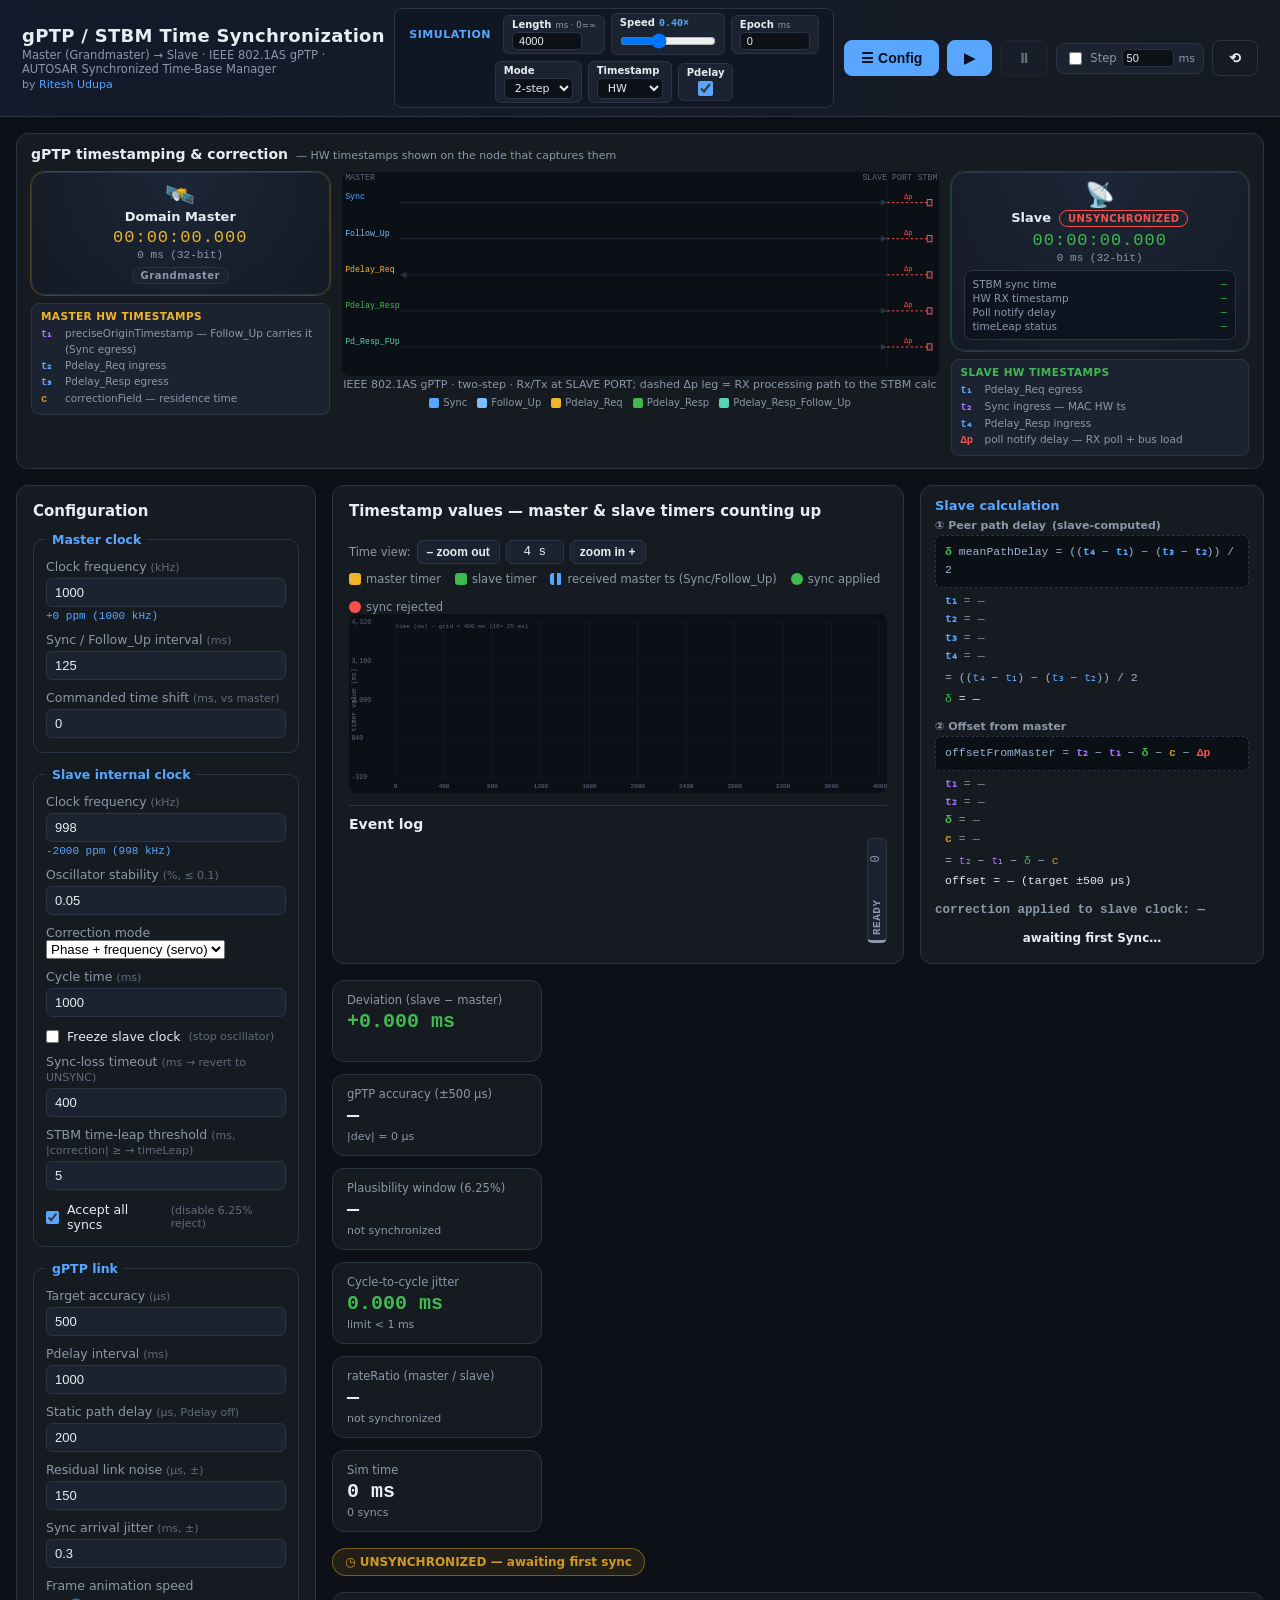
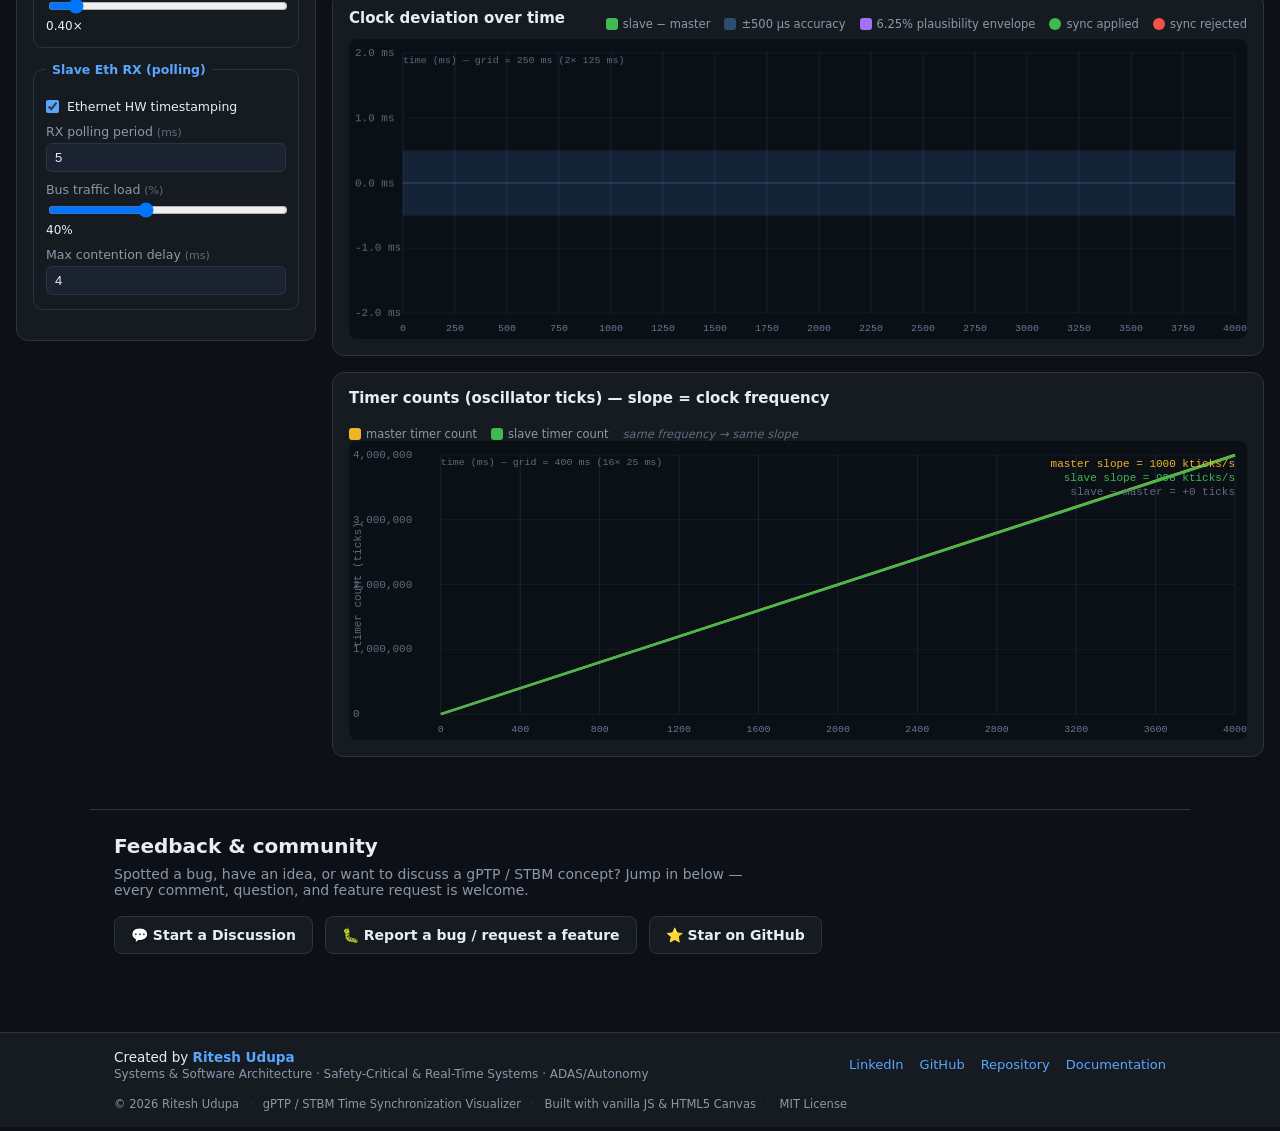
==== commit 0ce30e62: "Add always-visible author byline in header" ====
--- a/index.html
+++ b/index.html
@@ -19,6 +19,7 @@
     <div class="title-block">
       <h1><a href="docs.html" class="title-link" title="Open the detailed explanation of how gPTP / STBM synchronization works">gPTP&nbsp;/&nbsp;STBM Time Synchronization</a></h1>
       <p class="subtitle">Master (Grandmaster) &rarr; Slave &middot; IEEE&nbsp;802.1AS gPTP &middot; AUTOSAR Synchronized Time-Base Manager</p>
+      <p class="byline">by <a href="https://www.linkedin.com/in/ritesh-udupa-4b694619/" target="_blank" rel="noopener">Ritesh Udupa</a></p>
     </div>
     <!-- ================= SIMULATION CONFIG (header center) ================= -->
     <div class="sim-inline">
--- a/styles.css
+++ b/styles.css
@@ -45,6 +45,9 @@
 }
 .title-link:hover { color: var(--accent); border-bottom-color: var(--accent); }
 .subtitle { margin: 2px 0 0; color: var(--muted); font-size: 11.5px; }
+.byline { margin: 2px 0 0; font-size: 11px; color: var(--muted); }
+.byline a { color: var(--accent); text-decoration: none; border-bottom: 1px dashed transparent; transition: border-color .15s; }
+.byline a:hover { border-bottom-color: var(--accent); }
 
 .sim-controls { display: flex; gap: 8px; flex: 0 0 auto; align-items: center; }
 
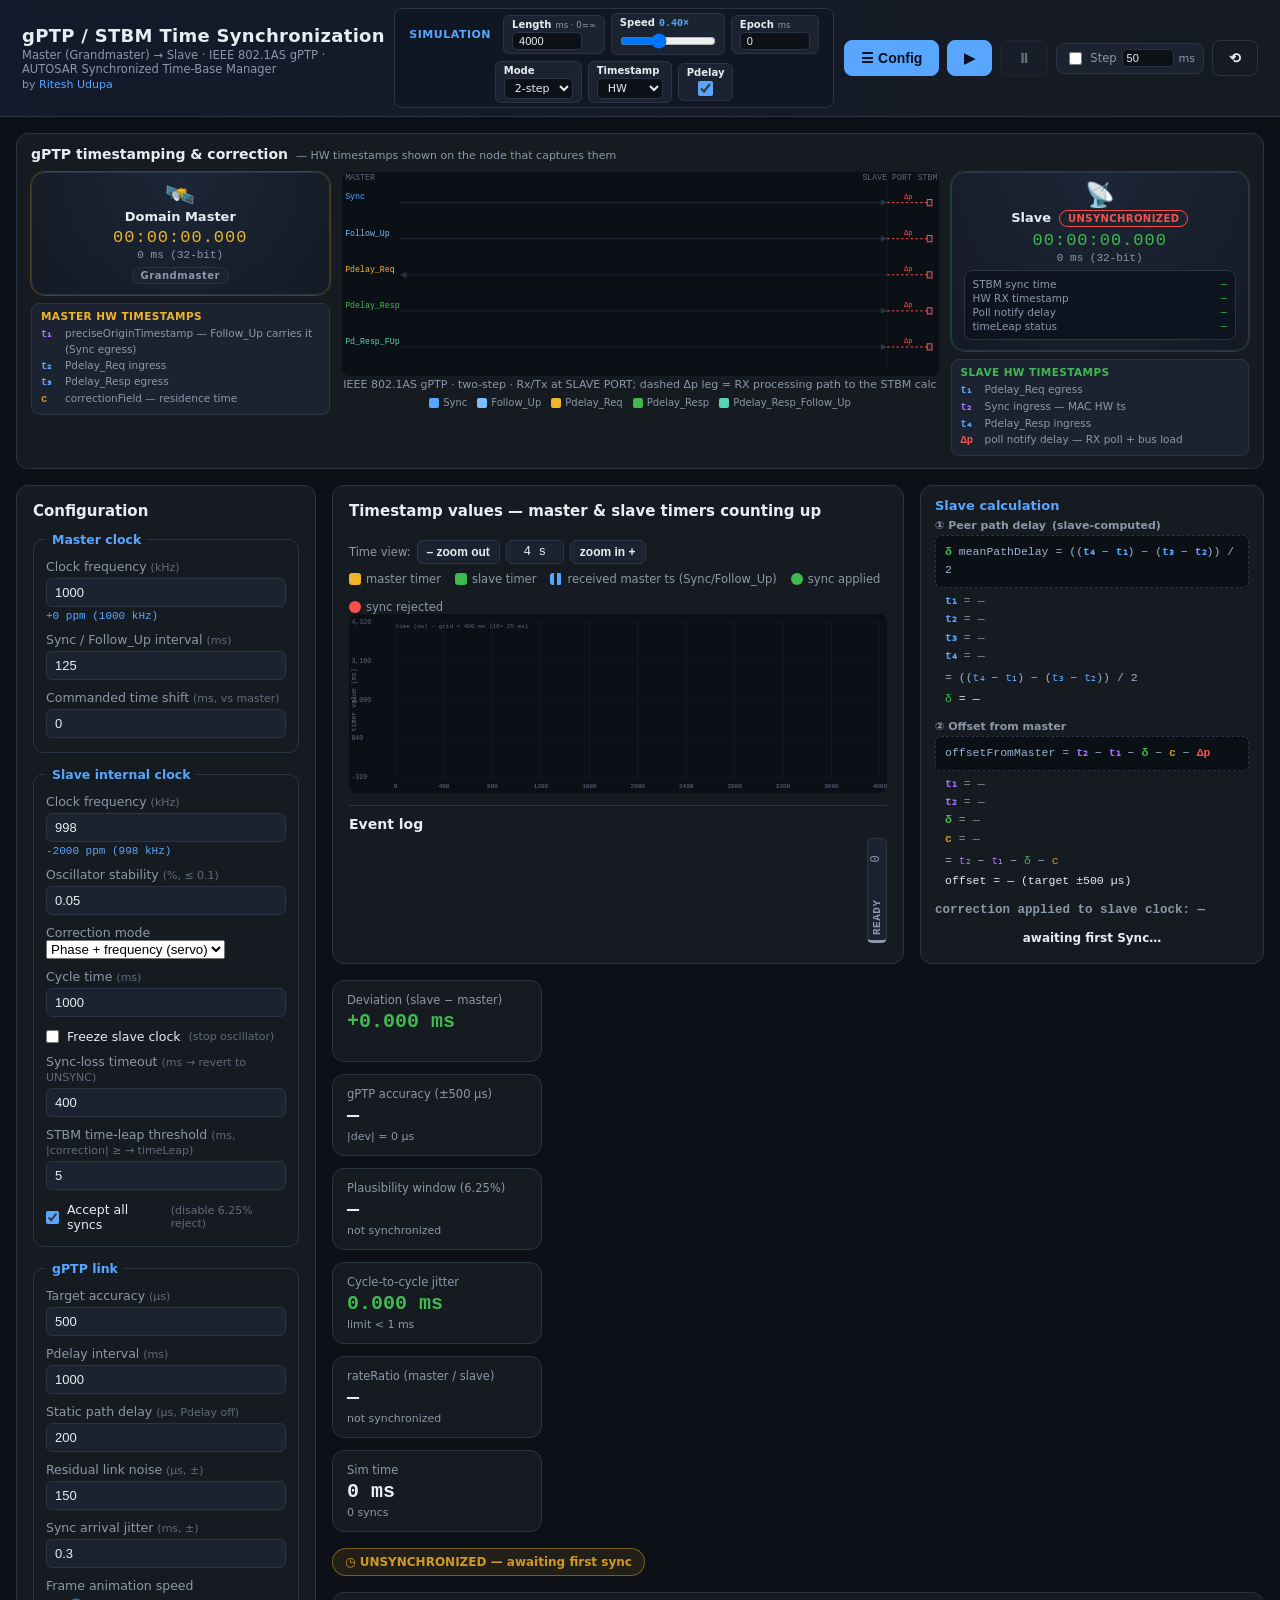
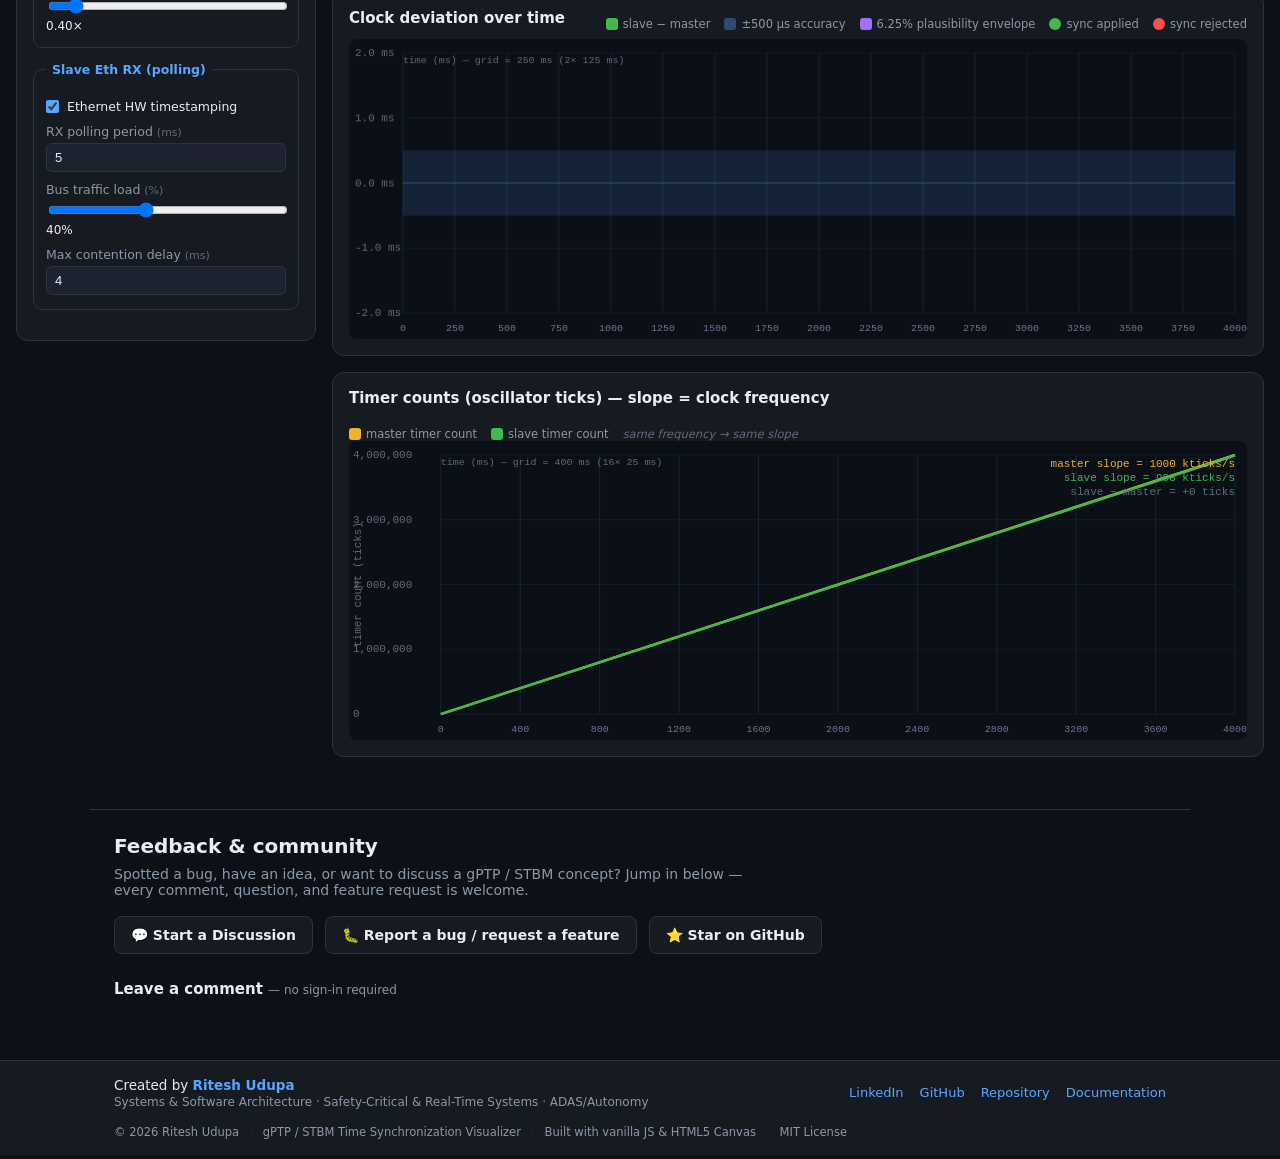
==== commit ea8be5e8: "Replace Giscus with Cusdis for anonymous moderated comments" ====
--- a/index.html
+++ b/index.html
@@ -4,6 +4,20 @@
   <meta charset="UTF-8" />
   <meta name="viewport" content="width=device-width, initial-scale=1.0" />
   <title>gPTP / STBM Time Synchronization Visualizer</title>
+  <meta name="description" content="Interactive gPTP / IEEE 802.1AS and AUTOSAR STBM time-synchronization visualizer for automotive Ethernet. Animates Sync/Follow_Up/Pdelay, offset and path-delay math, HW vs SW timestamping, and a PI frequency servo (syntonization). Vanilla JS, no build." />
+  <meta name="keywords" content="gPTP, IEEE 802.1AS, PTP, IEEE 1588, time synchronization, clock synchronization, TSN, time-sensitive networking, automotive Ethernet, AUTOSAR, STBM, EthTSyn, syntonization, precision time protocol, frequency servo, ADAS, in-vehicle network" />
+  <meta name="author" content="Ritesh Udupa" />
+  <link rel="canonical" href="https://rudupa.github.io/EthTimeSync_Sim/" />
+  <!-- Open Graph / social preview -->
+  <meta property="og:type" content="website" />
+  <meta property="og:title" content="gPTP / STBM Time Synchronization Visualizer" />
+  <meta property="og:description" content="See how an ECU disciplines its clock to a grandmaster over IEEE 802.1AS: Sync/Follow_Up/Pdelay, offset math, HW vs SW timestamping, and a frequency servo turning the classic sawtooth into a flat, locked line." />
+  <meta property="og:url" content="https://rudupa.github.io/EthTimeSync_Sim/" />
+  <meta property="og:image" content="https://rudupa.github.io/EthTimeSync_Sim/preview.png" />
+  <meta name="twitter:card" content="summary_large_image" />
+  <meta name="twitter:title" content="gPTP / STBM Time Synchronization Visualizer" />
+  <meta name="twitter:description" content="Interactive gPTP / IEEE 802.1AS + AUTOSAR STBM time-sync visualizer for automotive Ethernet. Vanilla JS, no build." />
+  <meta name="twitter:image" content="https://rudupa.github.io/EthTimeSync_Sim/preview.png" />
   <!-- Google Analytics (GA4) -->
   <script async src="https://www.googletagmanager.com/gtag/js?id=G-XHBCMHM54F"></script>
   <script>
@@ -370,24 +384,17 @@
       <a class="fb-btn fb-star" href="https://github.com/rudupa/EthTimeSync_Sim" target="_blank" rel="noopener">⭐ Star on GitHub</a>
     </div>
 
-    <!-- Giscus embedded comments (backed by GitHub Discussions).
-         Configure at https://giscus.app then replace the two *_ID placeholders below. -->
-    <div class="giscus"></div>
-    <script src="https://giscus.app/client.js"
-            data-repo="rudupa/EthTimeSync_Sim"
-            data-repo-id="R_kgDOTjfsgg"
-            data-category="General"
-            data-category-id="DIC_kwDOTjfsgs4DB_8A"
-            data-mapping="pathname"
-            data-strict="0"
-            data-reactions-enabled="1"
-            data-emit-metadata="0"
-            data-input-position="top"
-            data-theme="dark_dimmed"
-            data-lang="en"
-            crossorigin="anonymous"
-            async>
-    </script>
+    <h3 class="feedback-sub">Leave a comment <span class="feedback-hint">— no sign-in required</span></h3>
+    <!-- Cusdis embedded comments (anonymous, pre-moderated). Dashboard: https://cusdis.com -->
+    <div id="cusdis_thread"
+         data-host="https://cusdis.com"
+         data-app-id="de5e86e6-4a80-4423-a37e-01ce292130e4"
+         data-page-id="simulator"
+         data-page-url="https://rudupa.github.io/EthTimeSync_Sim/"
+         data-page-title="gPTP / STBM Time Synchronization Visualizer"
+         data-theme="dark">
+    </div>
+    <script async defer src="https://cusdis.com/js/cusdis.es.js"></script>
   </section>
 
   <footer class="app-footer">
--- a/styles.css
+++ b/styles.css
@@ -847,5 +847,11 @@
 .fb-discuss:hover { border-color: var(--accent); }
 .fb-issue:hover { border-color: var(--warn); }
 .fb-star:hover { border-color: var(--slave); }
-.giscus { margin-top: 8px; }
-
+.feedback-sub { font-size: 15px; margin: 4px 0 10px; color: var(--text); }
+.feedback-hint { font-size: 12px; font-weight: 400; color: var(--muted); }
+/* Keep the Cusdis comment box a comfortable reading width and let its iframe
+   grow to fit its content so it doesn't show an internal scrollbar. */
+#cusdis_thread { margin-top: 8px;  }
+#cusdis_thread iframe { width: 100% !important; min-height: 330px; }
+
+
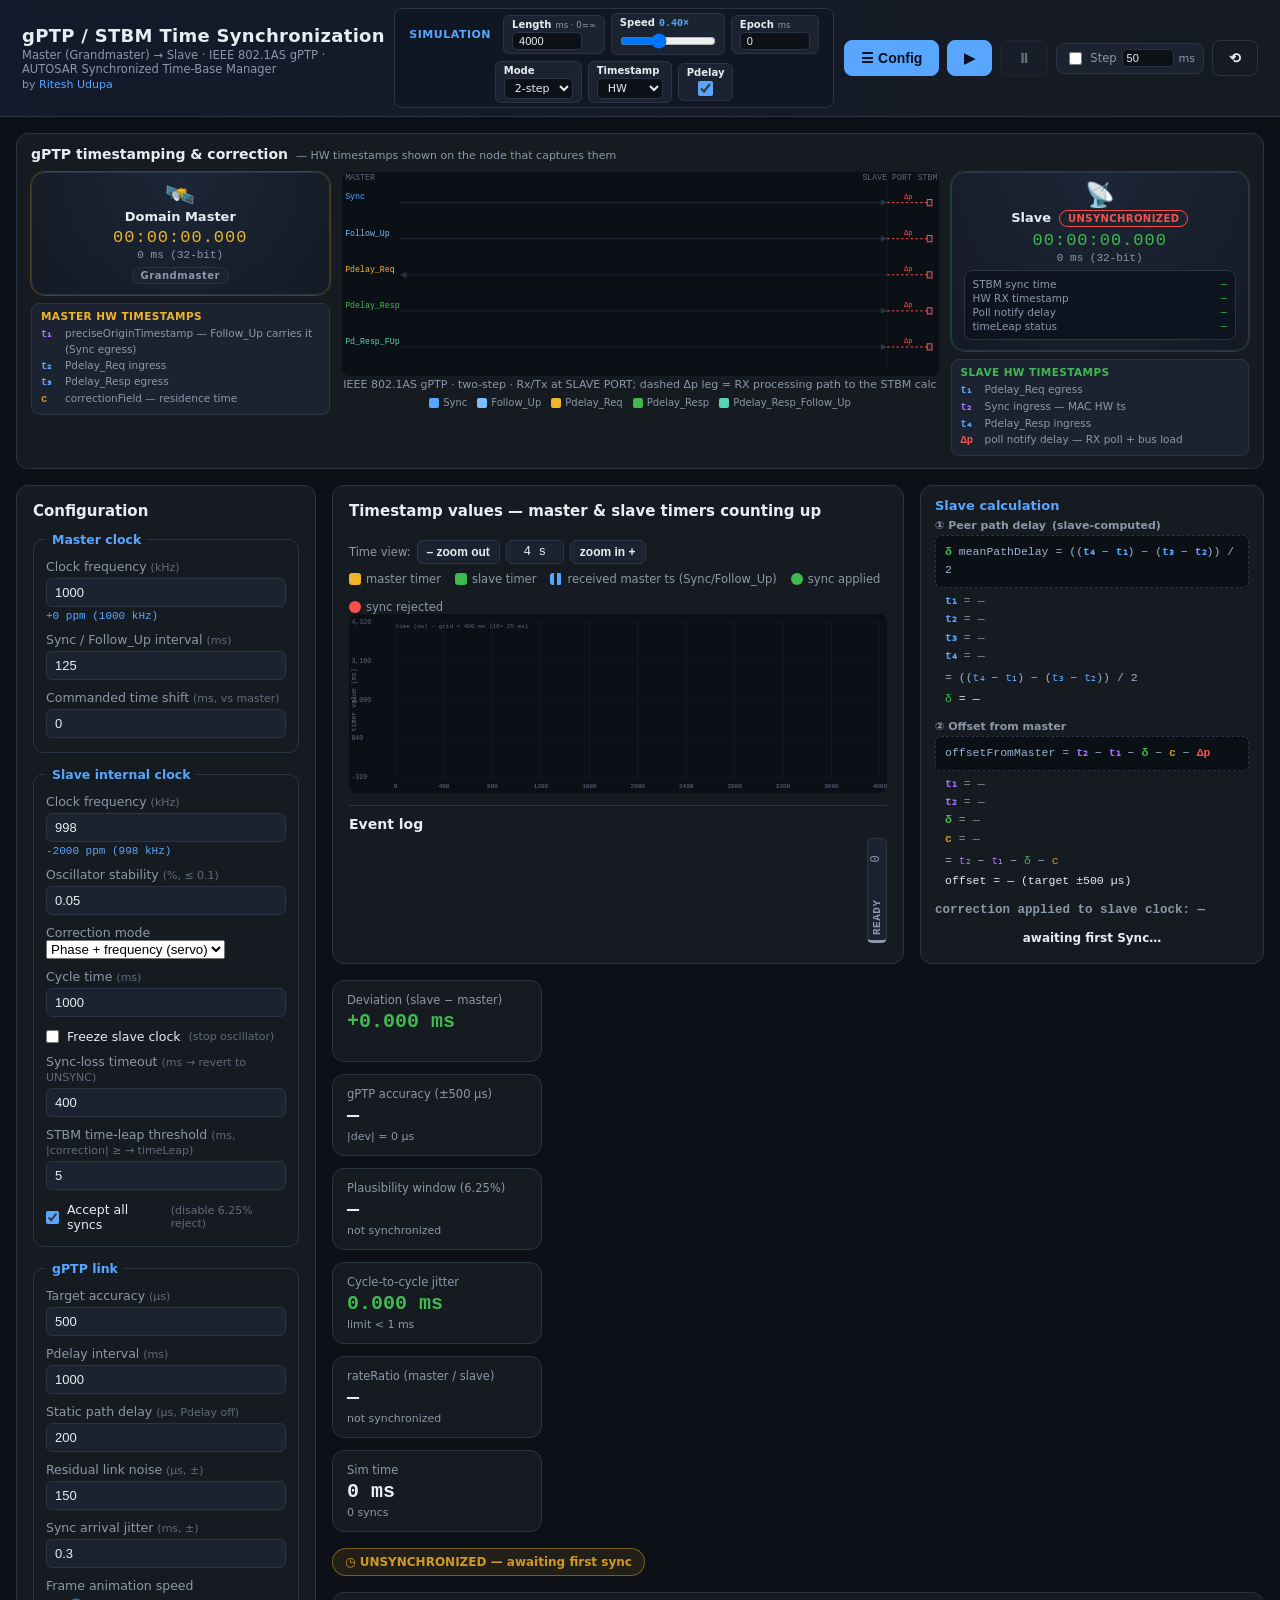
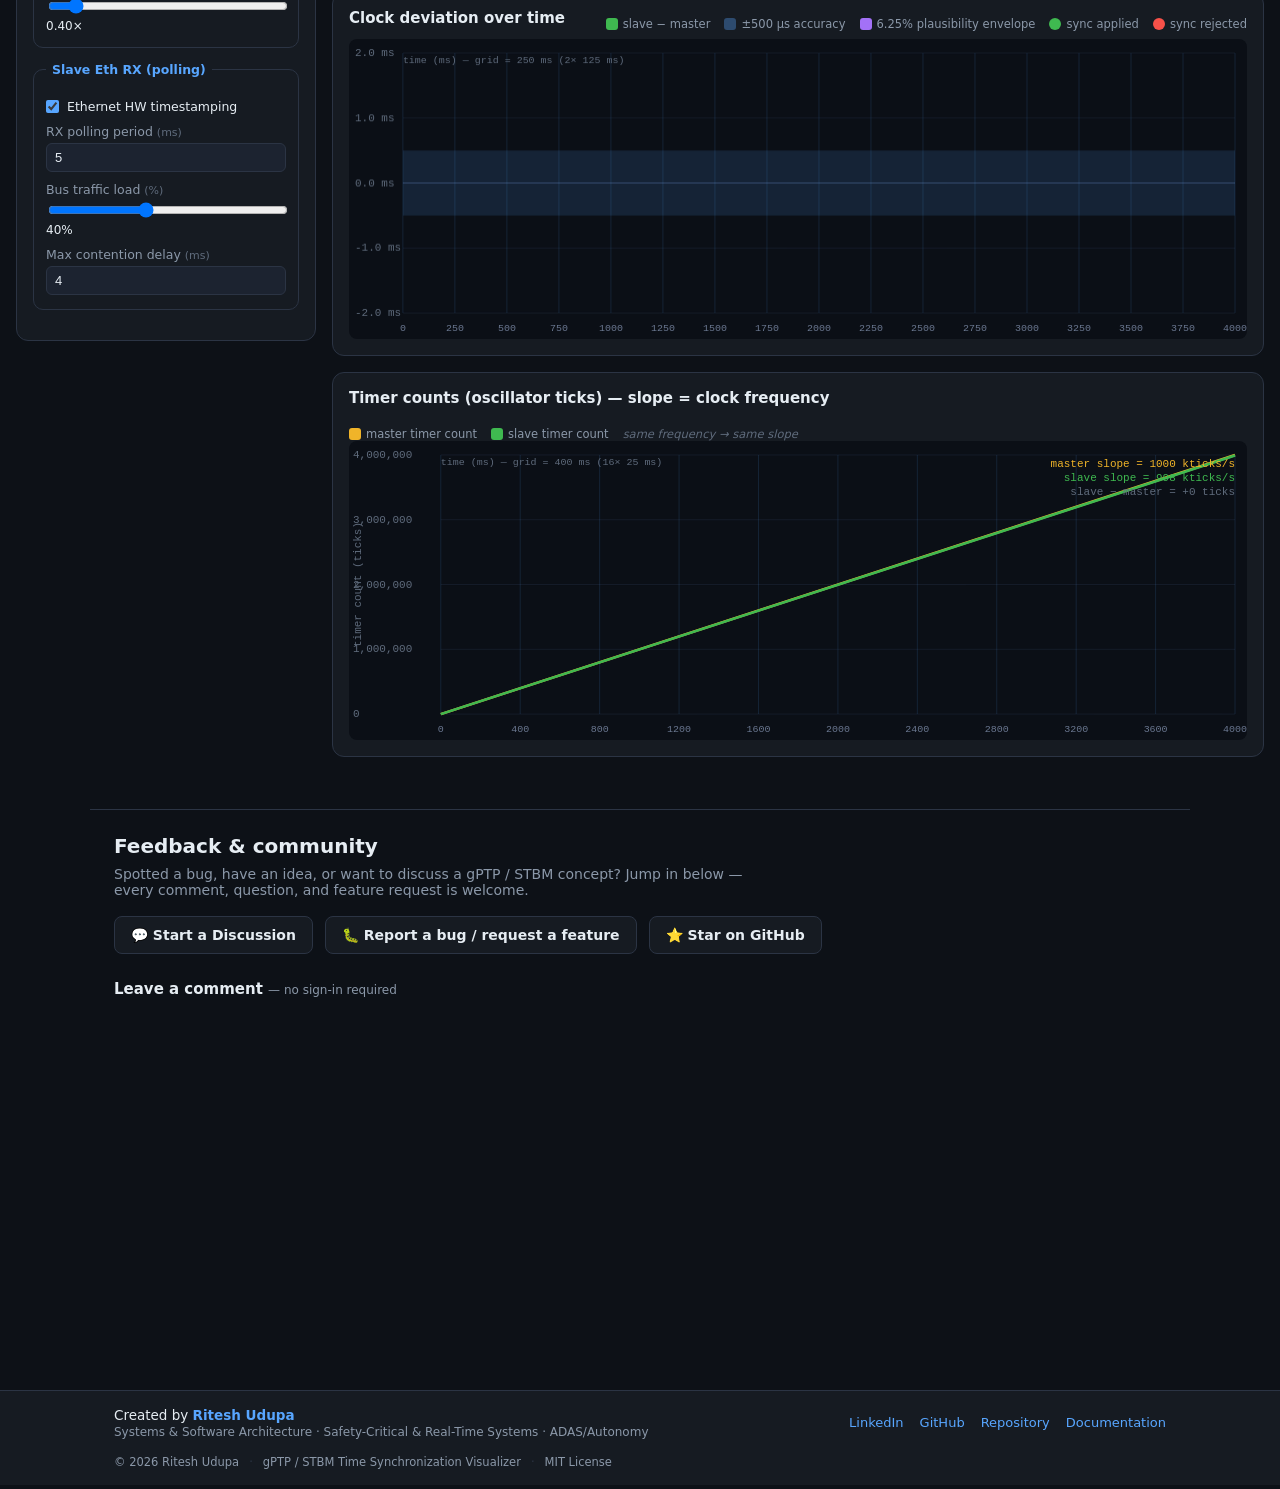
==== commit 255f358f: "Remove tech-stack line from footer; tweak comment widget styling" ====
--- a/index.html
+++ b/index.html
@@ -415,8 +415,6 @@
       <span class="footer-dot">&middot;</span>
       <span>gPTP / STBM Time Synchronization Visualizer</span>
       <span class="footer-dot">&middot;</span>
-      <span>Built with vanilla JS &amp; HTML5 Canvas</span>
-      <span class="footer-dot">&middot;</span>
       <span>MIT License</span>
     </div>
   </footer>
--- a/styles.css
+++ b/styles.css
@@ -851,7 +851,7 @@
 .feedback-hint { font-size: 12px; font-weight: 400; color: var(--muted); }
 /* Keep the Cusdis comment box a comfortable reading width and let its iframe
    grow to fit its content so it doesn't show an internal scrollbar. */
-#cusdis_thread { margin-top: 8px;  }
+#cusdis_thread { margin-top: 8px; min-height: 330px; }
 #cusdis_thread iframe { width: 100% !important; min-height: 330px; }
 
 
